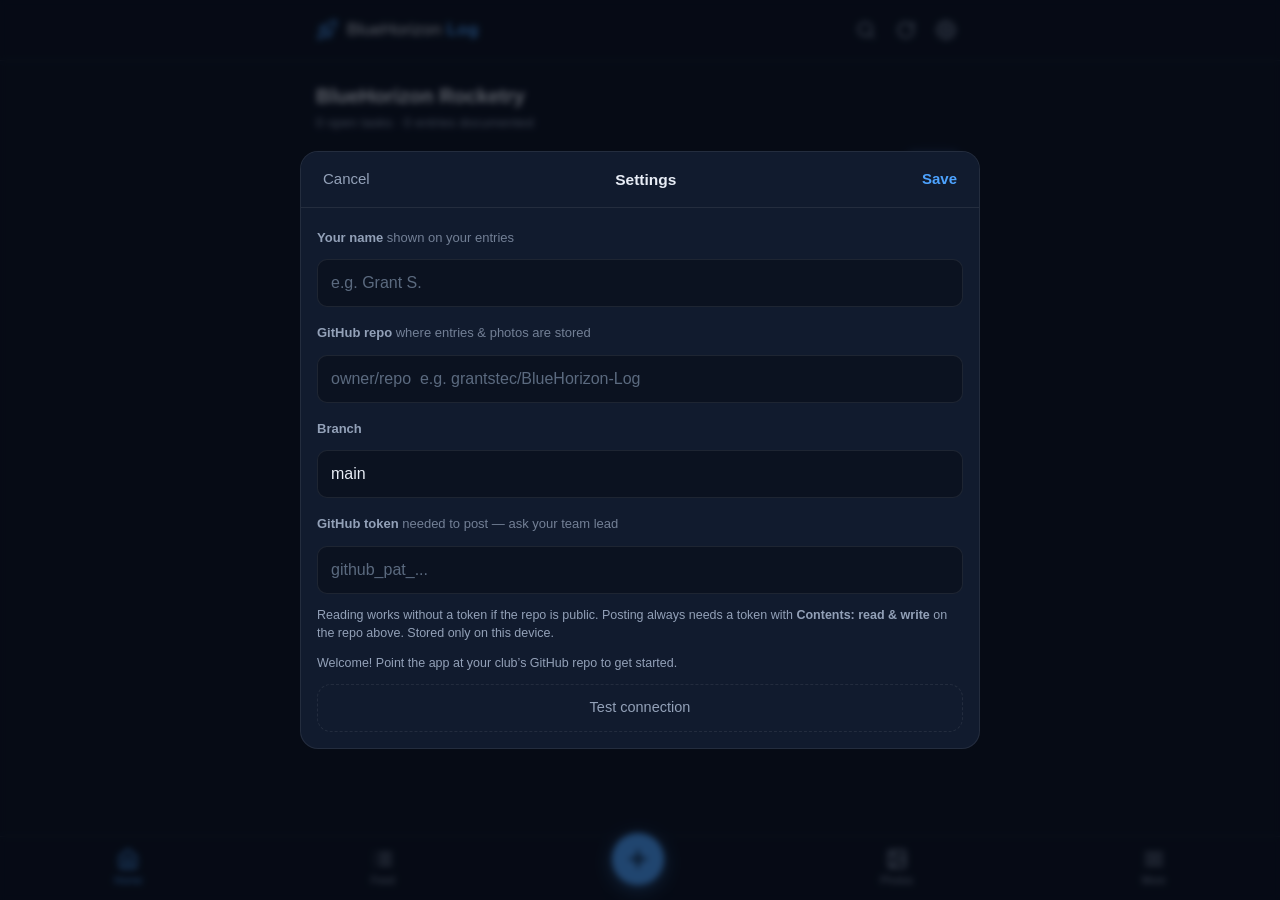
==== index.html @ 4adc4cc0 "Add files via upload" ====
<!DOCTYPE html>
<html lang="en">
<head>
<meta charset="UTF-8">
<meta name="viewport" content="width=device-width, initial-scale=1, viewport-fit=cover">
<meta name="theme-color" content="#0b1220">
<title>BlueHorizon Log</title>
<link rel="manifest" href="manifest.json">
<link rel="icon" href="icons/icon-192.png">
<link rel="apple-touch-icon" href="icons/icon-192.png">
<link rel="stylesheet" href="app.css">
</head>
<body>

<!-- ===== Header ===== -->
<header class="topbar">
  <div class="topbar-inner">
    <div class="brand" id="brandHome" role="button" tabindex="0">
      <svg viewBox="0 0 24 24" width="22" height="22" fill="none" stroke="currentColor" stroke-width="1.8" stroke-linecap="round" stroke-linejoin="round">
        <path d="M4.5 16.5c-1.5 1.26-2 5-2 5s3.74-.5 5-2c.71-.84.7-2.13-.09-2.91a2.18 2.18 0 0 0-2.91-.09z"/>
        <path d="M12 15l-3-3a22 22 0 0 1 2-3.95A12.88 12.88 0 0 1 22 2c0 2.72-.78 7.5-6 11a22.35 22.35 0 0 1-4 2z"/>
        <path d="M9 12H4s.55-3.03 2-4c1.62-1.08 5 0 5 0"/>
        <path d="M12 15v5s3.03-.55 4-2c1.08-1.62 0-5 0-5"/>
      </svg>
      <span>BlueHorizon <b>Log</b></span>
    </div>
    <div class="topbar-actions">
      <button class="icon-btn" id="btnSearch" title="Search" aria-label="Search">
        <svg viewBox="0 0 24 24" width="20" height="20" fill="none" stroke="currentColor" stroke-width="2" stroke-linecap="round" stroke-linejoin="round"><circle cx="11" cy="11" r="8"/><line x1="21" y1="21" x2="16.65" y2="16.65"/></svg>
      </button>
      <button class="icon-btn" id="btnSync" title="Refresh" aria-label="Refresh">
        <svg viewBox="0 0 24 24" width="20" height="20" fill="none" stroke="currentColor" stroke-width="2" stroke-linecap="round" stroke-linejoin="round"><path d="M21 12a9 9 0 1 1-2.64-6.36"/><polyline points="21 3 21 9 15 9"/></svg>
      </button>
      <button class="icon-btn" id="btnSettings" title="Settings" aria-label="Settings">
        <svg viewBox="0 0 24 24" width="20" height="20" fill="none" stroke="currentColor" stroke-width="2" stroke-linecap="round" stroke-linejoin="round"><circle cx="12" cy="12" r="3"/><path d="M19.4 15a1.65 1.65 0 0 0 .33 1.82l.06.06a2 2 0 1 1-2.83 2.83l-.06-.06a1.65 1.65 0 0 0-1.82-.33 1.65 1.65 0 0 0-1 1.51V21a2 2 0 1 1-4 0v-.09A1.65 1.65 0 0 0 9 19.4a1.65 1.65 0 0 0-1.82.33l-.06.06a2 2 0 1 1-2.83-2.83l.06-.06a1.65 1.65 0 0 0 .33-1.82 1.65 1.65 0 0 0-1.51-1H3a2 2 0 1 1 0-4h.09A1.65 1.65 0 0 0 4.6 9a1.65 1.65 0 0 0-.33-1.82l-.06-.06a2 2 0 1 1 2.83-2.83l.06.06a1.65 1.65 0 0 0 1.82.33H9a1.65 1.65 0 0 0 1-1.51V3a2 2 0 1 1 4 0v.09a1.65 1.65 0 0 0 1 1.51 1.65 1.65 0 0 0 1.82-.33l.06-.06a2 2 0 1 1 2.83 2.83l-.06.06a1.65 1.65 0 0 0-.33 1.82V9a1.65 1.65 0 0 0 1.51 1H21a2 2 0 1 1 0 4h-.09a1.65 1.65 0 0 0-1.51 1z"/></svg>
      </button>
    </div>
  </div>
</header>

<!-- ===== Main views ===== -->
<main id="main">

  <!-- Home -->
  <section id="view-home" class="view">
    <div id="homeWelcome" class="home-welcome"></div>

    <div class="home-section">
      <div class="home-head"><h3>Team Goals</h3><button class="mini-btn" id="btnAddGoal">+ Goal</button></div>
      <div id="goalList" class="goal-list"></div>
    </div>

    <div class="home-section">
      <div class="home-head"><h3 id="myTasksTitle">My Tasks</h3><button class="mini-btn" id="btnAddTask">+ Task</button></div>
      <div id="myTaskList" class="task-list"></div>
    </div>

    <div class="home-section">
      <div class="home-head"><h3>All Tasks &amp; Deadlines</h3>
        <button class="mini-btn" id="btnToggleDone">show done</button></div>
      <div id="allTaskList" class="task-list"></div>
    </div>

    <div class="home-section">
      <div class="home-head"><h3>Latest Activity</h3></div>
      <div id="homeRecent" class="feed-list"></div>
    </div>
  </section>

  <!-- Feed -->
  <section id="view-feed" class="view hidden">
    <div class="feed-filters" id="feedFilters"></div>
    <div id="feedList" class="feed-list"></div>
    <div id="feedEmpty" class="empty hidden">
      <p class="empty-title">No entries yet</p>
      <p>Tap <b>+</b> to log your first bit of work.<br>Photos + two sentences is plenty.</p>
    </div>
  </section>

  <!-- Photos -->
  <section id="view-photos" class="view hidden">
    <div class="feed-filters" id="photoFilters"></div>
    <div id="photoGrid" class="photo-grid"></div>
    <div id="photosEmpty" class="empty hidden">
      <p class="empty-title">No photos yet</p>
      <p>Photos from every entry land here automatically.</p>
    </div>
  </section>

  <!-- Projects -->
  <section id="view-projects" class="view hidden">
    <h2 class="page-title">Projects</h2>
    <div id="projectList" class="project-list"></div>
    <button class="ghost-btn" id="btnAddProject">+ Add project</button>
  </section>

  <!-- Single project -->
  <section id="view-project" class="view hidden">
    <button class="back-btn" data-back="projects">&larr; Projects</button>
    <h2 id="projectTitle" class="page-title"></h2>
    <div id="projectEntries" class="feed-list"></div>
  </section>

  <!-- Meetings -->
  <section id="view-meetings" class="view hidden">
    <h2 class="page-title">Meeting Notes</h2>
    <button class="ghost-btn" id="btnNewMeeting" style="margin-bottom:12px">+ New meeting notes</button>
    <div id="meetingList" class="feed-list"></div>
    <div id="meetingsEmpty" class="empty hidden"><p class="empty-title">No meeting notes yet</p></div>
  </section>

  <!-- Purchase orders -->
  <section id="view-pos" class="view hidden">
    <h2 class="page-title">Purchase Orders</h2>
    <label class="ghost-btn file-btn" for="poFileInput" style="margin-bottom:12px">
      + Import purchase order (.xlsx / .csv)
    </label>
    <input id="poFileInput" type="file" accept=".xlsx,.xls,.csv" hidden>
    <div id="poList" class="project-list"></div>
    <div id="posEmpty" class="empty hidden"><p class="empty-title">No purchase orders yet</p>
      <p>Import the Excel you send to the purchasing office — every line item becomes trackable.</p></div>
  </section>

  <!-- Single PO -->
  <section id="view-po" class="view hidden">
    <button class="back-btn" data-back="pos">&larr; Purchase Orders</button>
    <h2 id="poTitle" class="page-title"></h2>
    <div id="poMeta" class="detail-meta" style="margin-bottom:10px"></div>
    <div class="po-progress"><div id="poProgressBar"></div></div>
    <div id="poTableWrap" class="table-wrap"></div>
  </section>

  <!-- Roster -->
  <section id="view-roster" class="view hidden">
    <h2 class="page-title">Team Roster</h2>
    <p class="settings-note" style="margin-bottom:10px">Members pick their name from this list when they first open the app. Emails for reminders are configured separately (never stored publicly) — see the README.</p>
    <div id="rosterList" class="project-list"></div>
    <button class="ghost-btn" id="btnAddMember">+ Add member</button>
  </section>

</main>

<!-- ===== Bottom nav ===== -->
<nav class="tabbar">
  <button class="tab active" data-view="home">
    <svg viewBox="0 0 24 24" width="22" height="22" fill="none" stroke="currentColor" stroke-width="2" stroke-linecap="round" stroke-linejoin="round"><path d="M3 9l9-7 9 7v11a2 2 0 0 1-2 2H5a2 2 0 0 1-2-2z"/><polyline points="9 22 9 12 15 12 15 22"/></svg>
    <span>Home</span>
  </button>
  <button class="tab" data-view="feed">
    <svg viewBox="0 0 24 24" width="22" height="22" fill="none" stroke="currentColor" stroke-width="2" stroke-linecap="round" stroke-linejoin="round"><line x1="8" y1="6" x2="21" y2="6"/><line x1="8" y1="12" x2="21" y2="12"/><line x1="8" y1="18" x2="21" y2="18"/><line x1="3" y1="6" x2="3.01" y2="6"/><line x1="3" y1="12" x2="3.01" y2="12"/><line x1="3" y1="18" x2="3.01" y2="18"/></svg>
    <span>Feed</span>
  </button>
  <button class="fab" id="btnNew" aria-label="New entry">
    <svg viewBox="0 0 24 24" width="26" height="26" fill="none" stroke="currentColor" stroke-width="2.4" stroke-linecap="round"><line x1="12" y1="5" x2="12" y2="19"/><line x1="5" y1="12" x2="19" y2="12"/></svg>
  </button>
  <button class="tab" data-view="photos">
    <svg viewBox="0 0 24 24" width="22" height="22" fill="none" stroke="currentColor" stroke-width="2" stroke-linecap="round" stroke-linejoin="round"><rect x="3" y="3" width="18" height="18" rx="2"/><circle cx="8.5" cy="8.5" r="1.5"/><polyline points="21 15 16 10 5 21"/></svg>
    <span>Photos</span>
  </button>
  <button class="tab" id="tabMore">
    <svg viewBox="0 0 24 24" width="22" height="22" fill="none" stroke="currentColor" stroke-width="2" stroke-linecap="round" stroke-linejoin="round"><line x1="3" y1="12" x2="21" y2="12"/><line x1="3" y1="6" x2="21" y2="6"/><line x1="3" y1="18" x2="21" y2="18"/></svg>
    <span>More</span>
  </button>
</nav>

<!-- ===== More menu ===== -->
<div id="moreSheet" class="sheet hidden">
  <div class="sheet-card">
    <div class="sheet-head">
      <button class="text-btn" id="moreClose">Close</button>
      <span class="sheet-title">More</span>
      <span style="width:52px"></span>
    </div>
    <div class="sheet-body more-menu">
      <button class="more-item" data-goto="projects">📁 Projects</button>
      <button class="more-item" data-goto="meetings">📋 Meeting Notes</button>
      <button class="more-item" data-goto="pos">📦 Purchase Orders</button>
      <button class="more-item" data-goto="roster">👥 Team Roster</button>
      <button class="more-item" id="moreJournal">📓 Write weekly journal</button>
    </div>
  </div>
</div>

<!-- ===== Compose sheet ===== -->
<div id="compose" class="sheet hidden">
  <div class="sheet-card">
    <div class="sheet-head">
      <button class="text-btn" id="composeCancel">Cancel</button>
      <div class="seg" id="entryTypeSeg">
        <button class="seg-btn active" data-type="log">Log</button>
        <button class="seg-btn" data-type="journal">Journal</button>
        <button class="seg-btn" data-type="meeting">Meeting</button>
      </div>
      <button class="text-btn primary" id="composePost">Post</button>
    </div>

    <div class="sheet-body">
      <select id="composeProject" class="input select" aria-label="Project"></select>

      <input id="composeTitle" class="input" type="text" maxlength="120"
             placeholder="Title (optional — e.g. ‘Igniter test #3’)">

      <textarea id="composeBody" class="input textarea" rows="5"
                placeholder="What did you do? What worked, what didn’t, what’s next?&#10;&#10;Two sentences beats zero."></textarea>

      <div class="photo-row" id="composePhotos">
        <label class="photo-add" for="photoInput">
          <svg viewBox="0 0 24 24" width="24" height="24" fill="none" stroke="currentColor" stroke-width="2" stroke-linecap="round" stroke-linejoin="round"><path d="M23 19a2 2 0 0 1-2 2H3a2 2 0 0 1-2-2V8a2 2 0 0 1 2-2h4l2-3h6l2 3h4a2 2 0 0 1 2 2z"/><circle cx="12" cy="13" r="4"/></svg>
          <span>Photos</span>
        </label>
        <label class="photo-add" for="fileInput">
          <svg viewBox="0 0 24 24" width="24" height="24" fill="none" stroke="currentColor" stroke-width="2" stroke-linecap="round" stroke-linejoin="round"><path d="M21.44 11.05l-9.19 9.19a6 6 0 0 1-8.49-8.49l9.19-9.19a4 4 0 0 1 5.66 5.66l-9.2 9.19a2 2 0 0 1-2.83-2.83l8.49-8.48"/></svg>
          <span>Files</span>
        </label>
        <input id="photoInput" type="file" accept="image/*" multiple hidden>
        <input id="fileInput" type="file" accept=".xlsx,.xls,.csv,.pdf,.docx,.pptx,.txt,.md,.zip,.step,.stl,.dxf" multiple hidden>
      </div>
      <div id="composeFiles" class="file-list"></div>

      <div class="compose-meta">
        <span id="composeAuthor"></span>
        <span id="composeStatus"></span>
      </div>
    </div>
  </div>
</div>

<!-- ===== Entry detail ===== -->
<div id="entrySheet" class="sheet hidden">
  <div class="sheet-card">
    <div class="sheet-head">
      <button class="text-btn" id="entryClose">Close</button>
      <span class="sheet-title" id="entrySheetTitle"></span>
      <div>
        <button class="text-btn" id="entryEdit">Edit</button>
        <button class="text-btn danger" id="entryDelete">Delete</button>
      </div>
    </div>
    <div class="sheet-body" id="entryDetail"></div>
  </div>
</div>

<!-- ===== Task sheet ===== -->
<div id="taskSheet" class="sheet hidden">
  <div class="sheet-card">
    <div class="sheet-head">
      <button class="text-btn" id="taskCancel">Cancel</button>
      <span class="sheet-title" id="taskSheetTitle">New Task</span>
      <button class="text-btn primary" id="taskSave">Save</button>
    </div>
    <div class="sheet-body">
      <input id="taskTitle" class="input" type="text" maxlength="140" placeholder="Task — e.g. ‘Machine new injector plate’">
      <textarea id="taskNotes" class="input textarea" rows="3" placeholder="Details (optional)"></textarea>
      <label class="field-label">Project</label>
      <select id="taskProject" class="input select"></select>
      <label class="field-label">Deadline</label>
      <input id="taskDue" class="input" type="date">
      <label class="field-label">Assign to</label>
      <div id="taskAssignees" class="assignee-grid"></div>
      <button class="text-btn danger hidden" id="taskDelete" style="align-self:flex-start">Delete task</button>
    </div>
  </div>
</div>

<!-- ===== Search overlay ===== -->
<div id="searchOverlay" class="sheet hidden">
  <div class="sheet-card">
    <div class="sheet-head">
      <button class="text-btn" id="searchClose">Close</button>
      <input id="searchInput" class="input" type="search" placeholder="Search everything…" style="margin:0 10px">
      <span style="width:12px"></span>
    </div>
    <div class="sheet-body" id="searchResults"></div>
  </div>
</div>

<!-- ===== Identity picker ===== -->
<div id="whoSheet" class="sheet hidden">
  <div class="sheet-card">
    <div class="sheet-head">
      <span style="width:52px"></span>
      <span class="sheet-title">Who are you?</span>
      <span style="width:52px"></span>
    </div>
    <div class="sheet-body">
      <p class="settings-note">Pick your name so entries and tasks are linked to you on this device.</p>
      <div id="whoList" class="more-menu"></div>
      <button class="ghost-btn" id="whoSkip">I’m not on the list</button>
    </div>
  </div>
</div>

<!-- ===== Lightbox ===== -->
<div id="lightbox" class="lightbox hidden">
  <button class="lightbox-close" id="lightboxClose" aria-label="Close">&times;</button>
  <img id="lightboxImg" alt="">
  <div class="lightbox-caption" id="lightboxCaption"></div>
</div>

<!-- ===== Sheet viewer (xlsx/csv) ===== -->
<div id="sheetViewer" class="sheet hidden">
  <div class="sheet-card wide">
    <div class="sheet-head">
      <button class="text-btn" id="sheetViewerClose">Close</button>
      <span class="sheet-title" id="sheetViewerTitle"></span>
      <a class="text-btn primary" id="sheetViewerDownload" download>Download</a>
    </div>
    <div class="sheet-body table-wrap" id="sheetViewerBody"></div>
  </div>
</div>

<!-- ===== Settings sheet ===== -->
<div id="settings" class="sheet hidden">
  <div class="sheet-card">
    <div class="sheet-head">
      <button class="text-btn" id="settingsCancel">Cancel</button>
      <span class="sheet-title">Settings</span>
      <button class="text-btn primary" id="settingsSave">Save</button>
    </div>
    <div class="sheet-body">
      <label class="field-label">Your name <span class="hint">shown on your entries</span></label>
      <input id="setName" class="input" type="text" placeholder="e.g. Grant S.">

      <label class="field-label">GitHub repo <span class="hint">where entries &amp; photos are stored</span></label>
      <input id="setRepo" class="input" type="text" placeholder="owner/repo  e.g. grantstec/BlueHorizon-Log">

      <label class="field-label">Branch</label>
      <input id="setBranch" class="input" type="text" placeholder="main">

      <label class="field-label">GitHub token <span class="hint">needed to post — ask your team lead</span></label>
      <input id="setToken" class="input" type="password" placeholder="github_pat_...">

      <p class="settings-note">Reading works without a token if the repo is public. Posting always needs a token with <b>Contents: read &amp; write</b> on the repo above. Stored only on this device.</p>
      <p class="settings-note" id="connTest"></p>
      <button class="ghost-btn" id="btnTestConn">Test connection</button>
    </div>
  </div>
</div>

<div id="toast" class="toast hidden"></div>

<script src="app.js"></script>
</body>
</html>
---- app.css ----
/* BlueHorizon Log — minimal dark UI */

:root {
  --bg: #0b1220;
  --bg-raise: #111b2e;
  --bg-card: #14203a;
  --line: rgba(255, 255, 255, 0.08);
  --text: #e8edf6;
  --text-dim: #93a1b8;
  --accent: #4da3ff;
  --accent-soft: rgba(77, 163, 255, 0.14);
  --danger: #ff6b6b;
  --ok: #4ade80;
  --radius: 14px;
  --tabbar-h: 64px;
}

* { box-sizing: border-box; margin: 0; padding: 0; -webkit-tap-highlight-color: transparent; }

html, body {
  background: var(--bg);
  color: var(--text);
  font-family: -apple-system, BlinkMacSystemFont, "Segoe UI", Roboto, Helvetica, Arial, sans-serif;
  font-size: 16px;
  line-height: 1.5;
  min-height: 100%;
}

button { font: inherit; color: inherit; background: none; border: none; cursor: pointer; }
.hidden { display: none !important; }

/* ---------- Top bar ---------- */
.topbar {
  position: sticky; top: 0; z-index: 20;
  background: rgba(11, 18, 32, 0.85);
  backdrop-filter: blur(12px);
  border-bottom: 1px solid var(--line);
  padding-top: env(safe-area-inset-top);
}
.topbar-inner {
  max-width: 680px; margin: 0 auto;
  display: flex; align-items: center; justify-content: space-between;
  padding: 12px 16px;
}
.brand { display: flex; align-items: center; gap: 9px; font-size: 17px; letter-spacing: 0.2px; cursor: pointer; }
.brand svg { color: var(--accent); }
.brand b { font-weight: 700; color: var(--accent); }
.topbar-actions { display: flex; gap: 4px; }
.icon-btn {
  padding: 8px; border-radius: 10px; color: var(--text-dim);
  display: flex; align-items: center;
}
.icon-btn:active, .icon-btn:hover { background: var(--bg-raise); color: var(--text); }
.icon-btn.spin svg { animation: spin 0.9s linear infinite; }
@keyframes spin { to { transform: rotate(360deg); } }

/* ---------- Layout ---------- */
main { max-width: 680px; margin: 0 auto; padding: 16px 16px calc(var(--tabbar-h) + 32px); }
.page-title { font-size: 22px; margin: 6px 0 14px; }

/* ---------- Filter chips ---------- */
.feed-filters { display: flex; gap: 8px; overflow-x: auto; padding-bottom: 12px; scrollbar-width: none; }
.feed-filters::-webkit-scrollbar { display: none; }
.chip {
  flex: 0 0 auto; padding: 6px 14px; border-radius: 999px;
  background: var(--bg-raise); color: var(--text-dim);
  border: 1px solid var(--line); font-size: 13.5px; white-space: nowrap;
}
.chip.active { background: var(--accent-soft); color: var(--accent); border-color: rgba(77,163,255,0.35); }

/* ---------- Cards / feed ---------- */
.feed-list { display: flex; flex-direction: column; gap: 12px; }
.card {
  background: var(--bg-card); border: 1px solid var(--line);
  border-radius: var(--radius); padding: 14px 16px; cursor: pointer;
  transition: border-color 0.15s;
}
.card:hover { border-color: rgba(77,163,255,0.35); }
.card-meta { display: flex; align-items: center; gap: 8px; font-size: 12.5px; color: var(--text-dim); margin-bottom: 6px; flex-wrap: wrap; }
.badge {
  padding: 2px 9px; border-radius: 999px; font-size: 11.5px; font-weight: 600;
  background: var(--accent-soft); color: var(--accent);
}
.badge.journal { background: rgba(74, 222, 128, 0.12); color: var(--ok); }
.card-title { font-size: 16.5px; font-weight: 650; margin-bottom: 3px; }
.card-body { color: var(--text-dim); font-size: 14.5px; white-space: pre-wrap; word-break: break-word; }
.card-body.clamp { display: -webkit-box; -webkit-line-clamp: 3; -webkit-box-orient: vertical; overflow: hidden; }
.card-photos { display: flex; gap: 6px; margin-top: 10px; overflow-x: auto; scrollbar-width: none; }
.card-photos::-webkit-scrollbar { display: none; }
.card-photos img {
  height: 96px; width: 128px; object-fit: cover; border-radius: 8px;
  background: var(--bg-raise); flex: 0 0 auto;
}

/* ---------- Photo grid ---------- */
.photo-grid { display: grid; grid-template-columns: repeat(3, 1fr); gap: 4px; }
@media (min-width: 560px) { .photo-grid { grid-template-columns: repeat(4, 1fr); } }
.photo-grid img {
  width: 100%; aspect-ratio: 1; object-fit: cover; border-radius: 6px;
  background: var(--bg-raise); cursor: pointer;
}

/* ---------- Projects ---------- */
.project-list { display: flex; flex-direction: column; gap: 10px; margin-bottom: 16px; }
.project-card {
  display: flex; align-items: center; justify-content: space-between;
  background: var(--bg-card); border: 1px solid var(--line);
  border-radius: var(--radius); padding: 16px; cursor: pointer;
}
.project-card:hover { border-color: rgba(77,163,255,0.35); }
.project-name { font-weight: 650; }
.project-count { font-size: 13px; color: var(--text-dim); }

/* ---------- Tab bar ---------- */
.tabbar {
  position: fixed; bottom: 0; left: 0; right: 0; z-index: 20;
  height: calc(var(--tabbar-h) + env(safe-area-inset-bottom));
  padding-bottom: env(safe-area-inset-bottom);
  background: rgba(11, 18, 32, 0.92);
  backdrop-filter: blur(12px);
  border-top: 1px solid var(--line);
  display: flex; align-items: center; justify-content: space-around;
}
.tab {
  display: flex; flex-direction: column; align-items: center; gap: 3px;
  color: var(--text-dim); font-size: 10.5px; padding: 6px 12px; border-radius: 10px;
}
.tab.active { color: var(--accent); }
.fab {
  width: 52px; height: 52px; border-radius: 50%;
  background: var(--accent); color: #04101f;
  display: flex; align-items: center; justify-content: center;
  box-shadow: 0 4px 18px rgba(77, 163, 255, 0.45);
  transform: translateY(-10px);
}
.fab:active { transform: translateY(-8px) scale(0.96); }

/* ---------- Sheets ---------- */
.sheet {
  position: fixed; inset: 0; z-index: 40;
  background: rgba(4, 8, 16, 0.6); backdrop-filter: blur(3px);
  display: flex; align-items: flex-end; justify-content: center;
}
.sheet-card {
  width: 100%; max-width: 680px; max-height: 92vh; overflow-y: auto;
  background: var(--bg-raise); border: 1px solid var(--line);
  border-radius: 18px 18px 0 0;
  animation: slideup 0.22s ease-out;
}
@media (min-width: 720px) {
  .sheet { align-items: center; }
  .sheet-card { border-radius: 18px; max-height: 85vh; }
}
@keyframes slideup { from { transform: translateY(24px); opacity: 0.6; } to { transform: none; opacity: 1; } }
.sheet-head {
  position: sticky; top: 0; z-index: 2;
  display: flex; align-items: center; justify-content: space-between;
  padding: 12px 16px; background: var(--bg-raise);
  border-bottom: 1px solid var(--line);
}
.sheet-title { font-weight: 650; font-size: 15.5px; }
.sheet-body { padding: 16px; display: flex; flex-direction: column; gap: 12px; }
.text-btn { color: var(--text-dim); font-size: 15px; padding: 4px 6px; }
.text-btn.primary { color: var(--accent); font-weight: 700; }
.text-btn:disabled { opacity: 0.45; }

/* segmented control */
.seg { display: flex; background: var(--bg); border-radius: 10px; padding: 3px; border: 1px solid var(--line); }
.seg-btn { padding: 5px 12px; border-radius: 8px; font-size: 13px; color: var(--text-dim); }
.seg-btn.active { background: var(--accent-soft); color: var(--accent); font-weight: 600; }

/* ---------- Inputs ---------- */
.input {
  width: 100%; background: var(--bg); color: var(--text);
  border: 1px solid var(--line); border-radius: 10px;
  padding: 11px 13px; font: inherit; outline: none;
}
.input:focus { border-color: rgba(77,163,255,0.5); }
.input::placeholder { color: #5b6a7f; }
.textarea { resize: vertical; min-height: 110px; }
.select { appearance: none; }
.field-label { font-size: 13px; font-weight: 650; color: var(--text-dim); margin-top: 4px; }
.field-label .hint { font-weight: 400; opacity: 0.75; }
.settings-note { font-size: 12.5px; color: var(--text-dim); line-height: 1.45; }

/* ---------- Compose photos ---------- */
.photo-row { display: flex; gap: 8px; flex-wrap: wrap; }
.photo-add {
  width: 84px; height: 84px; border-radius: 10px;
  border: 1.5px dashed rgba(77,163,255,0.45); color: var(--accent);
  display: flex; flex-direction: column; align-items: center; justify-content: center; gap: 3px;
  font-size: 11px; cursor: pointer;
}
.photo-thumb { position: relative; width: 84px; height: 84px; }
.photo-thumb img { width: 100%; height: 100%; object-fit: cover; border-radius: 10px; }
.photo-thumb button {
  position: absolute; top: -6px; right: -6px;
  width: 22px; height: 22px; border-radius: 50%;
  background: var(--danger); color: #fff; font-size: 13px; line-height: 1;
  display: flex; align-items: center; justify-content: center;
}
.compose-meta { display: flex; justify-content: space-between; font-size: 12.5px; color: var(--text-dim); }

/* ---------- Entry detail ---------- */
.detail-meta { font-size: 13px; color: var(--text-dim); }
.detail-body { white-space: pre-wrap; font-size: 15.5px; word-break: break-word; }
.detail-photos { display: grid; grid-template-columns: repeat(2, 1fr); gap: 6px; }
.detail-photos img { width: 100%; border-radius: 10px; cursor: pointer; background: var(--bg); }

/* ---------- Lightbox ---------- */
.lightbox {
  position: fixed; inset: 0; z-index: 60;
  background: rgba(2, 5, 10, 0.95);
  display: flex; align-items: center; justify-content: center; flex-direction: column;
}
.lightbox img { max-width: 96vw; max-height: 84vh; border-radius: 8px; }
.lightbox-caption { color: var(--text-dim); font-size: 13px; margin-top: 10px; padding: 0 16px; text-align: center; }
.lightbox-close {
  position: absolute; top: calc(10px + env(safe-area-inset-top)); right: 16px;
  font-size: 34px; color: #fff; line-height: 1;
}

/* ---------- Misc ---------- */
.back-btn { color: var(--accent); font-size: 14.5px; padding: 4px 0; margin-bottom: 4px; }
.ghost-btn {
  width: 100%; padding: 12px; border-radius: var(--radius);
  border: 1.5px dashed var(--line); color: var(--text-dim); font-size: 14.5px;
}
.ghost-btn:hover { color: var(--accent); border-color: rgba(77,163,255,0.4); }
.empty { text-align: center; color: var(--text-dim); padding: 56px 20px; font-size: 14.5px; }
.empty-title { font-size: 17px; font-weight: 650; color: var(--text); margin-bottom: 6px; }
.toast {
  position: fixed; bottom: calc(var(--tabbar-h) + 20px); left: 50%; transform: translateX(-50%);
  background: #1d2c49; border: 1px solid var(--line); color: var(--text);
  padding: 10px 18px; border-radius: 999px; font-size: 14px; z-index: 70;
  box-shadow: 0 6px 24px rgba(0,0,0,0.4); max-width: 90vw; text-align: center;
}
.toast.err { border-color: rgba(255,107,107,0.5); color: #ffb4b4; }
.skeleton { height: 92px; border-radius: var(--radius); background: linear-gradient(100deg, var(--bg-card) 40%, #1a2947 50%, var(--bg-card) 60%); background-size: 200% 100%; animation: shimmer 1.2s infinite; }
@keyframes shimmer { to { background-position: -200% 0; } }

/* ---------- v2: home / tasks / goals ---------- */
.home-welcome { font-size: 20px; font-weight: 700; margin: 4px 0 16px; }
.home-welcome .sub { display: block; font-size: 13.5px; font-weight: 400; color: var(--text-dim); margin-top: 2px; }
.home-section { margin-bottom: 22px; }
.home-head { display: flex; align-items: center; justify-content: space-between; margin-bottom: 8px; }
.home-head h3 { font-size: 15px; text-transform: uppercase; letter-spacing: 0.06em; color: var(--text-dim); font-weight: 700; }
.mini-btn { font-size: 12.5px; color: var(--accent); background: var(--accent-soft); padding: 4px 11px; border-radius: 999px; font-weight: 600; }

.goal-list, .task-list { display: flex; flex-direction: column; gap: 8px; }
.goal-item, .task-item {
  display: flex; align-items: flex-start; gap: 10px;
  background: var(--bg-card); border: 1px solid var(--line);
  border-radius: 12px; padding: 11px 13px;
}
.goal-item.done .g-text, .task-item.done .t-title { text-decoration: line-through; opacity: 0.55; }
.check {
  flex: 0 0 auto; width: 21px; height: 21px; margin-top: 1px;
  border: 2px solid var(--text-dim); border-radius: 7px; cursor: pointer;
  display: flex; align-items: center; justify-content: center; color: transparent; font-size: 13px;
}
.check.on { background: var(--ok); border-color: var(--ok); color: #04101f; }
.t-main { flex: 1; cursor: pointer; min-width: 0; }
.t-title { font-weight: 600; font-size: 15px; }
.t-meta { font-size: 12.5px; color: var(--text-dim); margin-top: 2px; display: flex; flex-wrap: wrap; gap: 6px; align-items: center; }
.t-due { font-weight: 600; }
.t-due.overdue { color: var(--danger); }
.t-due.soon { color: #fbbf24; }
.g-text { flex: 1; font-size: 15px; }

.assignee-grid { display: flex; flex-wrap: wrap; gap: 7px; }
.assignee-chip {
  padding: 6px 13px; border-radius: 999px; font-size: 13.5px;
  background: var(--bg); border: 1px solid var(--line); color: var(--text-dim); cursor: pointer;
}
.assignee-chip.on { background: var(--accent-soft); color: var(--accent); border-color: rgba(77,163,255,0.4); }

/* ---------- v2: more menu / who ---------- */
.more-menu { display: flex; flex-direction: column; gap: 6px; }
.more-item {
  text-align: left; padding: 14px 16px; border-radius: 12px; font-size: 16px;
  background: var(--bg-card); border: 1px solid var(--line);
}
.more-item:active, .more-item:hover { border-color: rgba(77,163,255,0.4); }

/* ---------- v2: attachments ---------- */
.file-list { display: flex; flex-direction: column; gap: 6px; }
.file-chip {
  display: flex; align-items: center; gap: 9px;
  background: var(--bg); border: 1px solid var(--line);
  border-radius: 10px; padding: 9px 12px; font-size: 13.5px; cursor: pointer;
}
.file-chip .f-name { flex: 1; overflow: hidden; text-overflow: ellipsis; white-space: nowrap; color: var(--accent); }
.file-chip .f-size { color: var(--text-dim); font-size: 12px; }
.file-chip button { color: var(--danger); font-size: 15px; }
.file-btn { display: block; text-align: center; cursor: pointer; }

/* ---------- v2: tables (PO + sheet viewer) ---------- */
.table-wrap { overflow-x: auto; -webkit-overflow-scrolling: touch; }
.data-table { border-collapse: collapse; width: 100%; font-size: 13.5px; }
.data-table th {
  text-align: left; padding: 8px 10px; white-space: nowrap;
  color: var(--text-dim); font-size: 12px; text-transform: uppercase; letter-spacing: 0.04em;
  border-bottom: 1px solid var(--line); position: sticky; top: 0; background: var(--bg-raise);
}
.data-table td { padding: 8px 10px; border-bottom: 1px solid var(--line); vertical-align: top; }
.data-table tr.arrived td { opacity: 0.5; }
.data-table tr.arrived td:first-child { opacity: 1; }
.po-progress { height: 6px; border-radius: 999px; background: var(--bg-card); overflow: hidden; margin-bottom: 14px; }
.po-progress div { height: 100%; background: var(--ok); border-radius: 999px; transition: width 0.3s; width: 0; }
.sheet-card.wide { max-width: 980px; }

/* ---------- v2: search ---------- */
.result-group { font-size: 12px; text-transform: uppercase; letter-spacing: 0.06em; color: var(--text-dim); font-weight: 700; margin: 10px 0 2px; }
.result-item {
  background: var(--bg-card); border: 1px solid var(--line);
  border-radius: 10px; padding: 10px 13px; cursor: pointer; font-size: 14px;
}
.result-item:hover { border-color: rgba(77,163,255,0.4); }
.result-item .r-sub { font-size: 12.5px; color: var(--text-dim); margin-top: 2px; }
mark { background: rgba(77,163,255,0.3); color: inherit; border-radius: 3px; }

.text-btn.danger { color: var(--danger); }
#searchInput { flex: 1; }
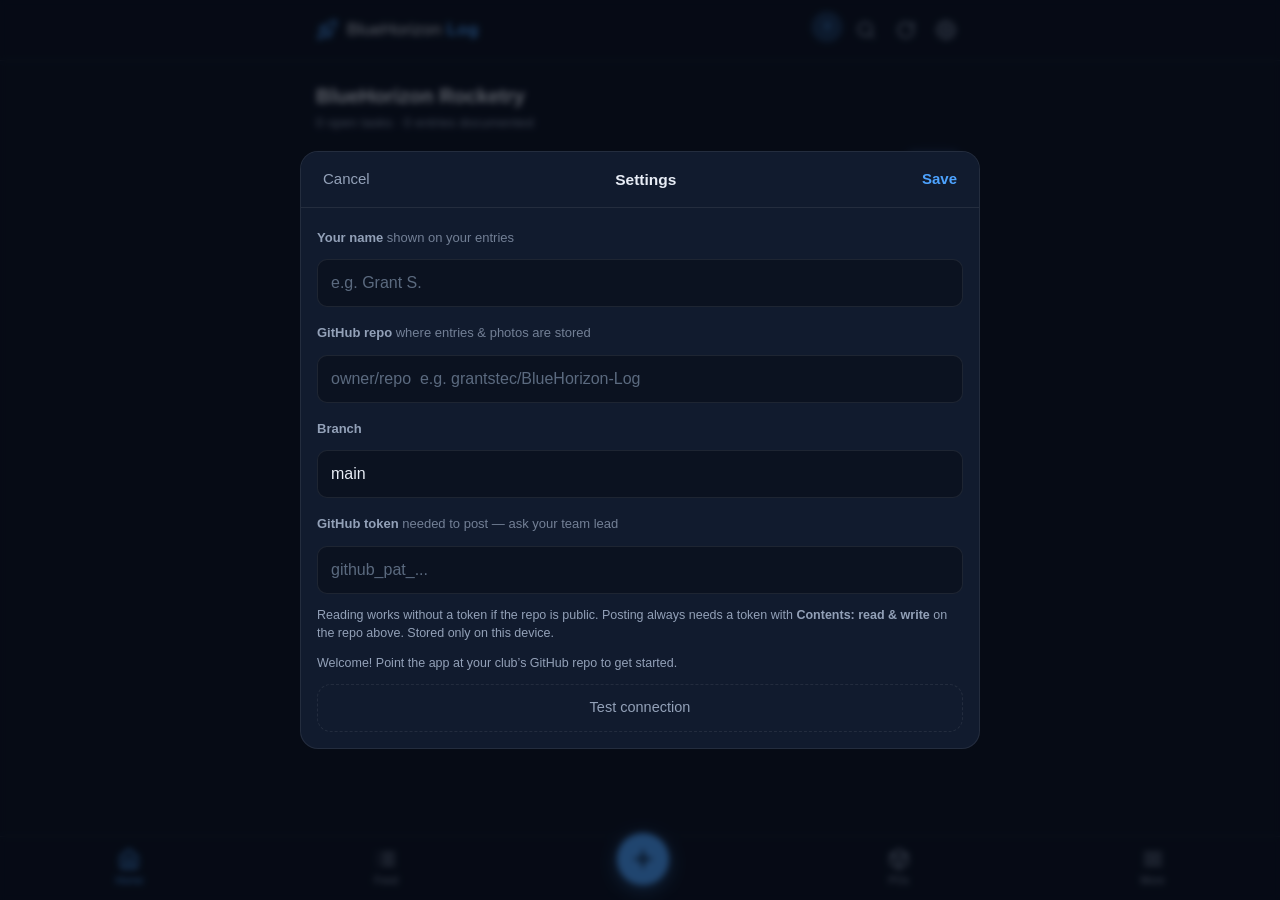
==== commit 083db177: "Add files via upload" ====
--- a/index.html
+++ b/index.html
@@ -25,6 +25,7 @@
       <span>BlueHorizon <b>Log</b></span>
     </div>
     <div class="topbar-actions">
+      <button class="avatar-btn" id="btnProfile" title="My profile" aria-label="My profile"></button>
       <button class="icon-btn" id="btnSearch" title="Search" aria-label="Search">
         <svg viewBox="0 0 24 24" width="20" height="20" fill="none" stroke="currentColor" stroke-width="2" stroke-linecap="round" stroke-linejoin="round"><circle cx="11" cy="11" r="8"/><line x1="21" y1="21" x2="16.65" y2="16.65"/></svg>
       </button>
@@ -112,13 +113,30 @@
   <!-- Purchase orders -->
   <section id="view-pos" class="view hidden">
     <h2 class="page-title">Purchase Orders</h2>
+    <button class="ghost-btn" id="btnNewPo" style="margin-bottom:8px">＋ New purchase order (builder)</button>
     <label class="ghost-btn file-btn" for="poFileInput" style="margin-bottom:12px">
-      + Import purchase order (.xlsx / .csv)
+      ⬆ Import existing PO (.xlsx / .csv) for arrival tracking
     </label>
     <input id="poFileInput" type="file" accept=".xlsx,.xls,.csv" hidden>
     <div id="poList" class="project-list"></div>
     <div id="posEmpty" class="empty hidden"><p class="empty-title">No purchase orders yet</p>
-      <p>Import the Excel you send to the purchasing office — every line item becomes trackable.</p></div>
+      <p>Build one from product links, or import the Excel you already send to the purchasing office.</p></div>
+  </section>
+
+  <!-- PO builder -->
+  <section id="view-pob" class="view hidden">
+    <button class="back-btn" data-back="pos">&larr; Purchase Orders</button>
+    <h2 id="pobTitle" class="page-title" style="cursor:pointer" title="Tap to rename"></h2>
+    <div id="pobMeta" class="detail-meta" style="margin-bottom:12px"></div>
+    <button class="ghost-btn" id="btnAddPoItem" style="margin-bottom:12px">+ Add item (paste a product link)</button>
+    <div id="pobItems"></div>
+    <div class="home-section" style="margin-top:18px">
+      <div class="home-head"><h3>Vendors — shipping &amp; 889 compliance</h3></div>
+      <div id="pobVendors"></div>
+    </div>
+    <div id="pobTotals" class="ob-card" style="font-size:15px"></div>
+    <button class="ghost-btn" id="btnExportPo" style="margin-top:10px">📊 Export Excel for purchasing office</button>
+    <button class="text-btn danger" id="btnDeletePo" style="margin-top:8px">Delete this purchase order</button>
   </section>
 
   <!-- Single PO -->
@@ -133,9 +151,19 @@
   <!-- Roster -->
   <section id="view-roster" class="view hidden">
     <h2 class="page-title">Team Roster</h2>
-    <p class="settings-note" style="margin-bottom:10px">Members pick their name from this list when they first open the app. Emails for reminders are configured separately (never stored publicly) — see the README.</p>
+    <p class="settings-note" style="margin-bottom:10px">Add a member, then send them an invite link — it sets up their device automatically (repo, access, everything). Emails for reminders are configured separately (never stored publicly) — see the README.</p>
+    <button class="ghost-btn" id="btnInviteLink" style="margin-bottom:10px">🔗 Copy invite link</button>
     <div id="rosterList" class="project-list"></div>
     <button class="ghost-btn" id="btnAddMember">+ Add member</button>
+  </section>
+
+  <!-- Resources -->
+  <section id="view-resources" class="view hidden">
+    <h2 class="page-title">Resources</h2>
+    <p class="settings-note" style="margin-bottom:10px">Team links and downloads — Onshape, software, guides. Tap + to add a link or upload a file.</p>
+    <div id="resourceList"></div>
+    <button class="ghost-btn" id="btnAddResource">+ Add resource</button>
+    <input id="resourceFileInput" type="file" hidden>
   </section>
 
 </main>
@@ -153,9 +181,9 @@
   <button class="fab" id="btnNew" aria-label="New entry">
     <svg viewBox="0 0 24 24" width="26" height="26" fill="none" stroke="currentColor" stroke-width="2.4" stroke-linecap="round"><line x1="12" y1="5" x2="12" y2="19"/><line x1="5" y1="12" x2="19" y2="12"/></svg>
   </button>
-  <button class="tab" data-view="photos">
-    <svg viewBox="0 0 24 24" width="22" height="22" fill="none" stroke="currentColor" stroke-width="2" stroke-linecap="round" stroke-linejoin="round"><rect x="3" y="3" width="18" height="18" rx="2"/><circle cx="8.5" cy="8.5" r="1.5"/><polyline points="21 15 16 10 5 21"/></svg>
-    <span>Photos</span>
+  <button class="tab" data-view="pos">
+    <svg viewBox="0 0 24 24" width="22" height="22" fill="none" stroke="currentColor" stroke-width="2" stroke-linecap="round" stroke-linejoin="round"><path d="M21 16V8a2 2 0 0 0-1-1.73l-7-4a2 2 0 0 0-2 0l-7 4A2 2 0 0 0 3 8v8a2 2 0 0 0 1 1.73l7 4a2 2 0 0 0 2 0l7-4A2 2 0 0 0 21 16z"/><polyline points="3.27 6.96 12 12.01 20.73 6.96"/><line x1="12" y1="22.08" x2="12" y2="12"/></svg>
+    <span>POs</span>
   </button>
   <button class="tab" id="tabMore">
     <svg viewBox="0 0 24 24" width="22" height="22" fill="none" stroke="currentColor" stroke-width="2" stroke-linecap="round" stroke-linejoin="round"><line x1="3" y1="12" x2="21" y2="12"/><line x1="3" y1="6" x2="21" y2="6"/><line x1="3" y1="18" x2="21" y2="18"/></svg>
@@ -172,10 +200,12 @@
       <span style="width:52px"></span>
     </div>
     <div class="sheet-body more-menu">
+      <button class="more-item" data-goto="photos">📷 Photo Gallery</button>
       <button class="more-item" data-goto="projects">📁 Projects</button>
       <button class="more-item" data-goto="meetings">📋 Meeting Notes</button>
-      <button class="more-item" data-goto="pos">📦 Purchase Orders</button>
+      <button class="more-item" data-goto="resources">🔗 Resources</button>
       <button class="more-item" data-goto="roster">👥 Team Roster</button>
+      <button class="more-item" id="moreOnboard">🚀 New member onboarding</button>
       <button class="more-item" id="moreJournal">📓 Write weekly journal</button>
     </div>
   </div>
@@ -202,6 +232,9 @@
 
       <textarea id="composeBody" class="input textarea" rows="5"
                 placeholder="What did you do? What worked, what didn’t, what’s next?&#10;&#10;Two sentences beats zero."></textarea>
+
+      <input id="composeVideo" class="input hidden" type="url"
+             placeholder="Video link (YouTube unlisted recommended — free auto-captions)">
 
       <div class="photo-row" id="composePhotos">
         <label class="photo-add" for="photoInput">
@@ -213,7 +246,7 @@
           <span>Files</span>
         </label>
         <input id="photoInput" type="file" accept="image/*" multiple hidden>
-        <input id="fileInput" type="file" accept=".xlsx,.xls,.csv,.pdf,.docx,.pptx,.txt,.md,.zip,.step,.stl,.dxf" multiple hidden>
+        <input id="fileInput" type="file" accept=".xlsx,.xls,.csv,.pdf,.docx,.pptx,.txt,.md,.vtt,.zip,.step,.stl,.dxf,.mp4,.mov,.webm" multiple hidden>
       </div>
       <div id="composeFiles" class="file-list"></div>
 
@@ -290,6 +323,70 @@
   </div>
 </div>
 
+<!-- ===== PO item sheet ===== -->
+<div id="poItemSheet" class="sheet hidden">
+  <div class="sheet-card">
+    <div class="sheet-head">
+      <button class="text-btn" id="poItemCancel">Cancel</button>
+      <span class="sheet-title" id="poItemTitle">Add Item</span>
+      <button class="text-btn primary" id="poItemSave">Add</button>
+    </div>
+    <div class="sheet-body">
+      <div style="display:flex;gap:8px">
+        <input id="piUrl" class="input" type="url" placeholder="Paste product link (Amazon, McMaster, DigiKey…)" style="flex:1">
+        <button class="mini-btn" id="piAutofill" style="flex:0 0 auto">Autofill</button>
+      </div>
+      <p class="settings-note" id="piAutofillNote" style="margin-top:-6px"></p>
+      <input id="piName" class="input" type="text" placeholder="Part name *">
+      <input id="piVendor" class="input" type="text" placeholder="Vendor * (e.g. Amazon, McMaster)">
+      <div style="display:flex;gap:8px">
+        <input id="piCost" class="input" type="number" min="0" step="0.01" placeholder="Unit cost $ *" style="flex:1">
+        <input id="piQty" class="input" type="number" min="1" step="1" value="1" placeholder="Qty" style="flex:1">
+      </div>
+      <input id="piQtyDesc" class="input" type="text" placeholder="Qty descriptor (e.g. ‘pack of 20 bolts’)">
+      <label class="field-label">Team / Project</label>
+      <select id="piTeam" class="input select"></select>
+      <textarea id="piJust" class="input textarea" rows="2" placeholder="Justification — why does the team need this? *"></textarea>
+      <div class="seg" id="piDeliverySeg" style="align-self:flex-start">
+        <button class="seg-btn active" data-del="Delivery">Delivery</button>
+        <button class="seg-btn" data-del="Pickup">Pickup</button>
+      </div>
+      <input id="piNotes" class="input" type="text" placeholder="Notes (optional)">
+    </div>
+  </div>
+</div>
+
+<!-- ===== Profile sheet ===== -->
+<div id="profileSheet" class="sheet hidden">
+  <div class="sheet-card">
+    <div class="sheet-head">
+      <button class="text-btn" id="profileClose">Close</button>
+      <span class="sheet-title">My Profile</span>
+      <span style="width:52px"></span>
+    </div>
+    <div class="sheet-body" style="align-items:center">
+      <label for="avatarInput" class="avatar-big" id="profileAvatar" title="Tap to change photo"></label>
+      <input id="avatarInput" type="file" accept="image/*" hidden>
+      <div id="profileName" style="font-size:19px;font-weight:700"></div>
+      <div id="profileStats" class="settings-note" style="text-align:center"></div>
+      <button class="ghost-btn" id="profileSwitch">Switch person</button>
+      <div id="profileEntries" class="feed-list" style="width:100%"></div>
+    </div>
+  </div>
+</div>
+
+<!-- ===== Onboarding wizard ===== -->
+<div id="onboardSheet" class="sheet hidden">
+  <div class="sheet-card">
+    <div class="sheet-head">
+      <button class="text-btn" id="onboardSkip">Skip</button>
+      <span class="sheet-title" id="onboardStep">Welcome</span>
+      <button class="text-btn primary" id="onboardNext">Next</button>
+    </div>
+    <div class="sheet-body" id="onboardBody"></div>
+  </div>
+</div>
+
 <!-- ===== Lightbox ===== -->
 <div id="lightbox" class="lightbox hidden">
   <button class="lightbox-close" id="lightboxClose" aria-label="Close">&times;</button>
--- a/app.css
+++ b/app.css
@@ -322,3 +322,90 @@
 
 .text-btn.danger { color: var(--danger); }
 #searchInput { flex: 1; }
+
+/* ---------- v3: avatars / profile ---------- */
+.avatar-btn {
+  width: 30px; height: 30px; border-radius: 50%;
+  background: var(--accent-soft) center/cover no-repeat;
+  color: var(--accent); font-size: 12.5px; font-weight: 700;
+  display: flex; align-items: center; justify-content: center;
+  border: 1.5px solid rgba(77,163,255,0.4); margin-right: 2px;
+}
+.avatar-big {
+  width: 92px; height: 92px; border-radius: 50%;
+  background: var(--accent-soft) center/cover no-repeat;
+  color: var(--accent); font-size: 32px; font-weight: 700;
+  display: flex; align-items: center; justify-content: center;
+  border: 2px solid rgba(77,163,255,0.4); cursor: pointer;
+}
+.avatar-sm {
+  width: 26px; height: 26px; border-radius: 50%; flex: 0 0 auto;
+  background: var(--accent-soft) center/cover no-repeat;
+  color: var(--accent); font-size: 11px; font-weight: 700;
+  display: inline-flex; align-items: center; justify-content: center;
+}
+
+/* ---------- v3: resources ---------- */
+.res-group { margin-bottom: 18px; }
+.res-group h3 { font-size: 13px; text-transform: uppercase; letter-spacing: 0.06em; color: var(--text-dim); margin-bottom: 8px; }
+.res-item {
+  display: flex; align-items: center; gap: 11px;
+  background: var(--bg-card); border: 1px solid var(--line);
+  border-radius: 12px; padding: 13px 15px; margin-bottom: 8px; cursor: pointer;
+}
+.res-item:hover { border-color: rgba(77,163,255,0.4); }
+.res-item .r-title { flex: 1; font-weight: 600; color: var(--accent); overflow: hidden; text-overflow: ellipsis; white-space: nowrap; }
+.res-item .r-kind { font-size: 12px; color: var(--text-dim); }
+
+/* ---------- v3: onboarding ---------- */
+.ob-hero { text-align: center; padding: 12px 0; }
+.ob-hero .ob-emoji { font-size: 44px; }
+.ob-hero h2 { font-size: 21px; margin: 8px 0 6px; }
+.ob-hero p { color: var(--text-dim); font-size: 14.5px; }
+.ob-dots { display: flex; gap: 6px; justify-content: center; margin-top: 4px; }
+.ob-dots span { width: 7px; height: 7px; border-radius: 50%; background: var(--line); }
+.ob-dots span.on { background: var(--accent); }
+.ob-card {
+  background: var(--bg-card); border: 1px solid var(--line);
+  border-radius: 12px; padding: 12px 14px; margin-bottom: 8px;
+}
+.ob-card .ob-t { font-weight: 650; }
+.ob-card .ob-s { font-size: 13px; color: var(--text-dim); }
+
+img.avatar-sm, img.avatar-big { object-fit: cover; padding: 0; }
+
+/* ---------- v4: PO builder ---------- */
+.poi-card {
+  background: var(--bg-card); border: 1px solid var(--line);
+  border-radius: 12px; padding: 12px 14px; margin-bottom: 8px;
+}
+.poi-top { display: flex; justify-content: space-between; gap: 8px; align-items: baseline; }
+.poi-name { font-weight: 650; }
+.poi-price { font-weight: 700; color: var(--accent); white-space: nowrap; }
+.poi-meta { font-size: 12.5px; color: var(--text-dim); margin-top: 3px; display: flex; flex-wrap: wrap; gap: 6px; }
+.poi-just { font-size: 13px; color: var(--text-dim); margin-top: 5px; font-style: italic; }
+.poi-actions { margin-top: 7px; display: flex; gap: 12px; }
+.poi-actions button { font-size: 13px; color: var(--accent); }
+.poi-actions .del { color: var(--danger); }
+.vendor-card {
+  background: var(--bg-card); border: 1px solid var(--line);
+  border-radius: 12px; padding: 12px 14px; margin-bottom: 8px;
+}
+.vendor-head { display: flex; justify-content: space-between; align-items: center; gap: 8px; flex-wrap: wrap; }
+.vendor-name { font-weight: 700; }
+.s889 { padding: 3px 11px; border-radius: 999px; font-size: 12px; font-weight: 700; }
+.s889.ok { background: rgba(74,222,128,0.14); color: var(--ok); }
+.s889.bad { background: rgba(255,107,107,0.14); color: var(--danger); }
+.s889.unk { background: rgba(251,191,36,0.14); color: #fbbf24; }
+.vendor-ship { display: flex; align-items: center; gap: 8px; margin-top: 9px; font-size: 13.5px; color: var(--text-dim); }
+.vendor-ship input { width: 110px; padding: 7px 10px; }
+.s889-results { margin-top: 8px; display: flex; flex-direction: column; gap: 5px; }
+.s889-results button {
+  text-align: left; font-size: 13px; padding: 8px 11px;
+  background: var(--bg); border: 1px solid var(--line); border-radius: 9px;
+}
+.s889-results button:hover { border-color: rgba(77,163,255,0.4); }
+
+/* ---------- v3: video ---------- */
+.video-embed { width: 100%; aspect-ratio: 16/9; border: 0; border-radius: 12px; background: #000; }
+video.video-embed { object-fit: contain; }
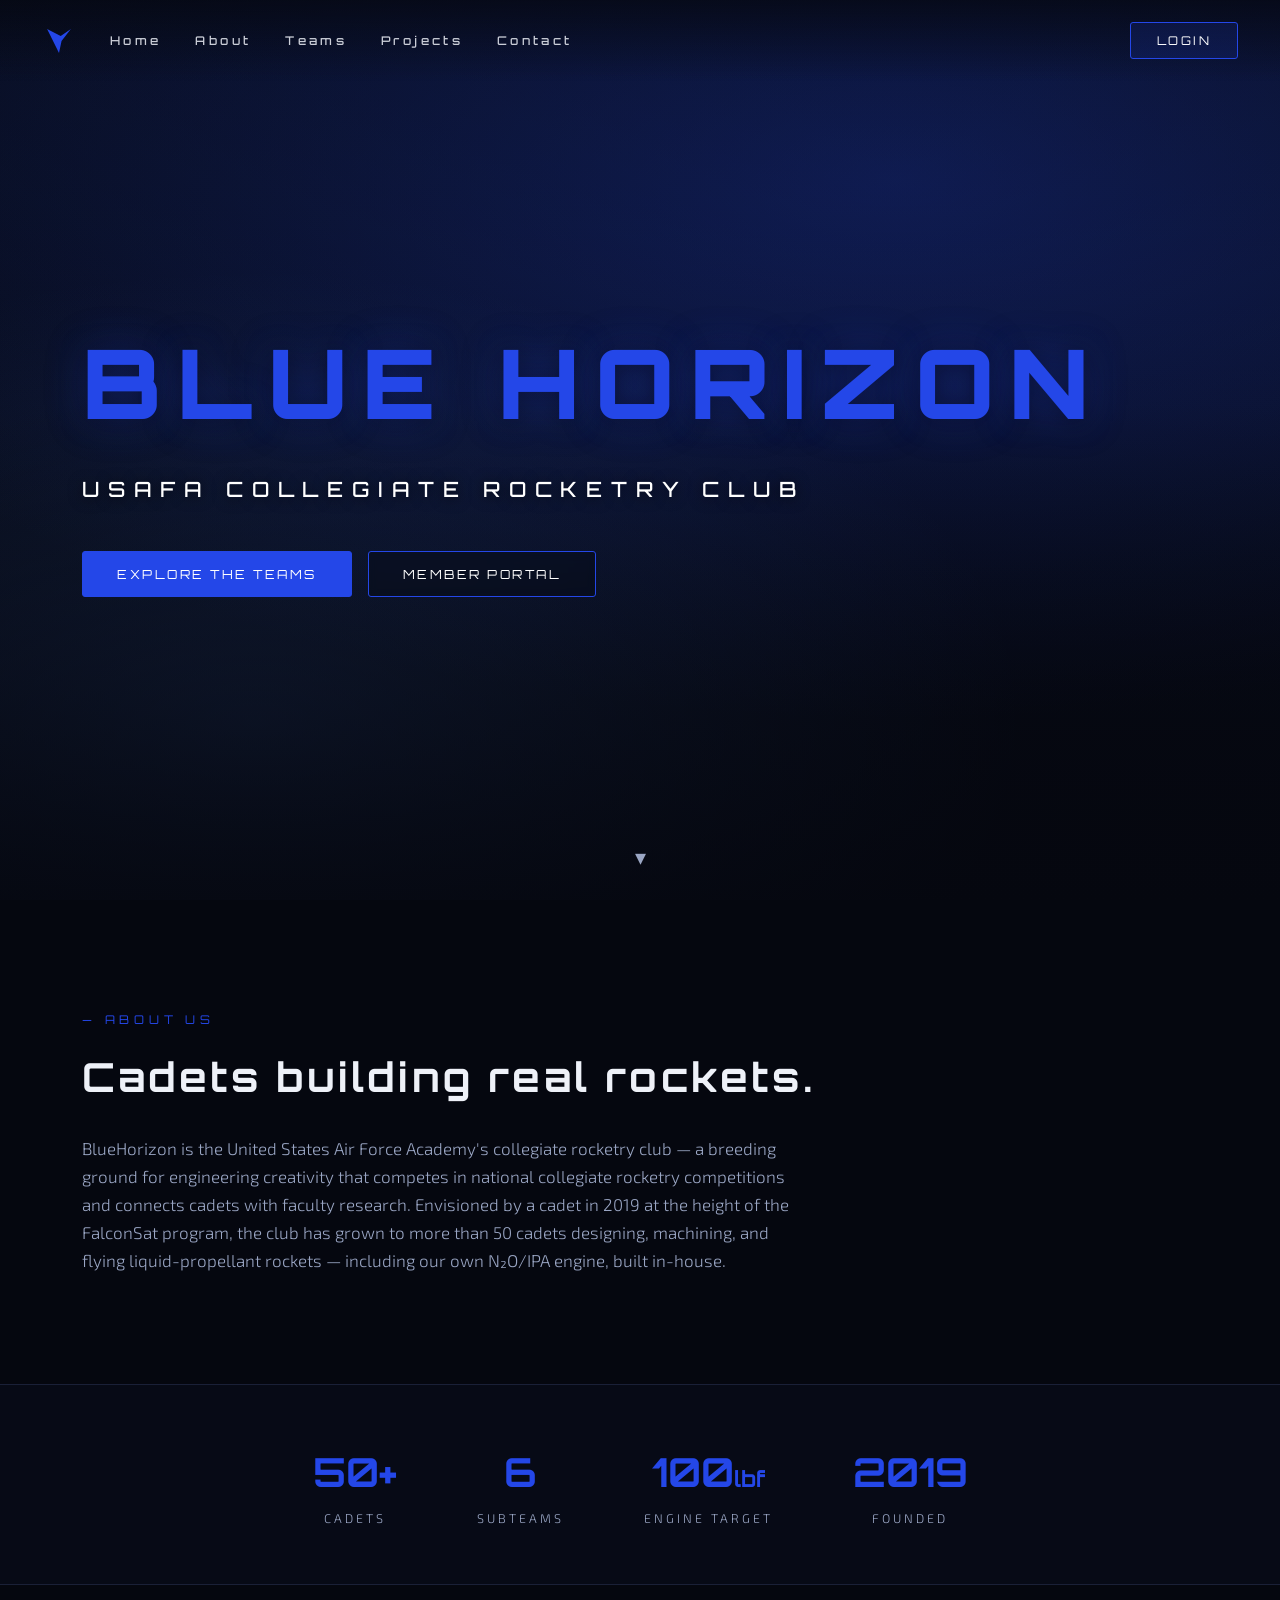
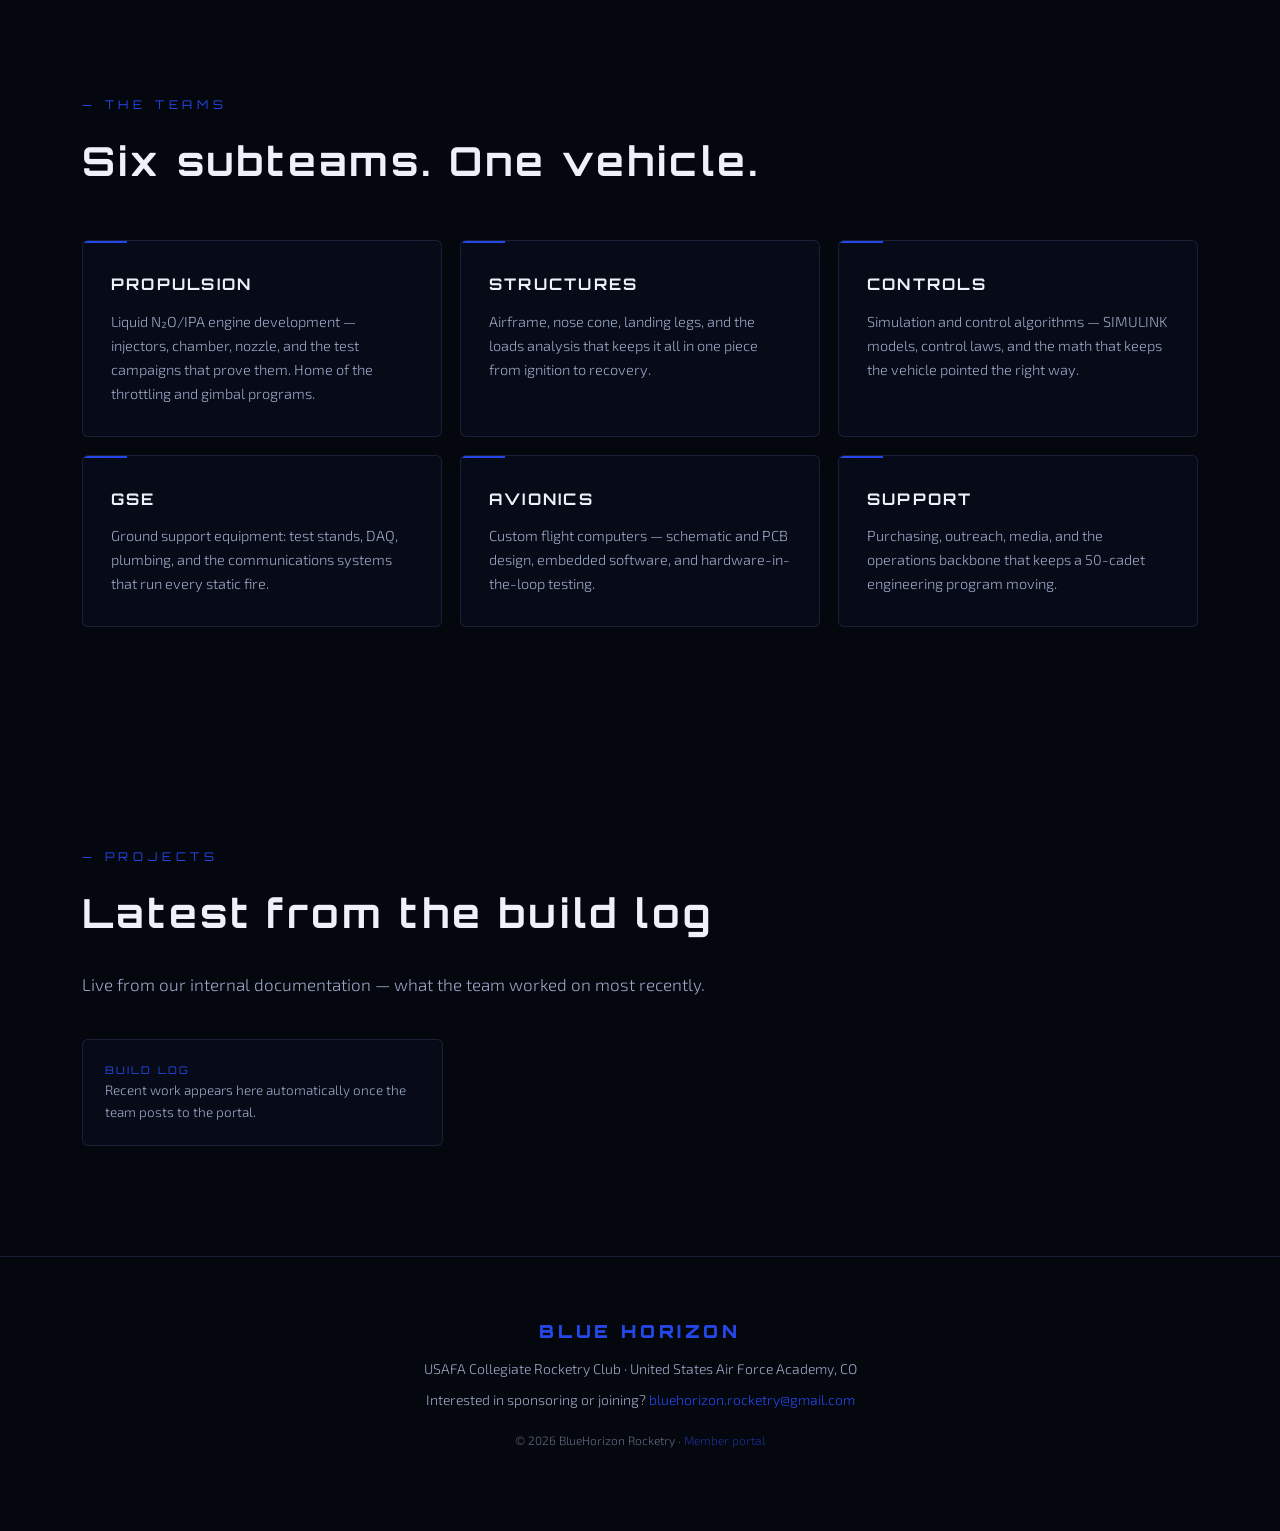
==== commit 3c159fea: "Add files via upload" ====
--- a/index.html
+++ b/index.html
@@ -2,440 +2,295 @@
 <html lang="en">
 <head>
 <meta charset="UTF-8">
-<meta name="viewport" content="width=device-width, initial-scale=1, viewport-fit=cover">
-<meta name="theme-color" content="#0b1220">
-<title>BlueHorizon Log</title>
-<link rel="manifest" href="manifest.json">
+<meta name="viewport" content="width=device-width, initial-scale=1">
+<meta name="theme-color" content="#05070f">
+<meta name="description" content="BlueHorizon — USAFA's collegiate rocketry club. Liquid engines, flight computers, and the cadets who build them.">
+<title>BLUE HORIZON — USAFA Collegiate Rocketry</title>
 <link rel="icon" href="icons/icon-192.png">
-<link rel="apple-touch-icon" href="icons/icon-192.png">
-<link rel="stylesheet" href="app.css">
+<link rel="preconnect" href="https://fonts.googleapis.com">
+<link rel="preconnect" href="https://fonts.gstatic.com" crossorigin>
+<link href="https://fonts.googleapis.com/css2?family=Orbitron:wght@500;700;900&family=Exo+2:wght@300;400;600&display=swap" rel="stylesheet">
+<style>
+:root {
+  --blue: #2447e8;
+  --blue-glow: rgba(36, 71, 232, 0.5);
+  --bg: #05070f;
+  --text: #eef1f8;
+  --dim: #9aa6c4;
+  --line: rgba(140, 165, 255, 0.14);
+  --glass: rgba(10, 16, 34, 0.55);
+}
+* { box-sizing: border-box; margin: 0; padding: 0; }
+html { scroll-behavior: smooth; }
+body { background: var(--bg); color: var(--text); font: 300 16px/1.65 'Exo 2', sans-serif; }
+a { color: inherit; text-decoration: none; }
+
+/* ---- nav ---- */
+nav {
+  position: fixed; top: 0; left: 0; right: 0; z-index: 50;
+  display: flex; align-items: center; gap: 34px;
+  padding: 22px 42px;
+  background: linear-gradient(rgba(5,7,15,0.72), transparent);
+  transition: background 0.3s, padding 0.3s;
+}
+nav.scrolled { background: rgba(5, 7, 15, 0.9); backdrop-filter: blur(14px); padding: 14px 42px; border-bottom: 1px solid var(--line); }
+.logo { width: 34px; height: 34px; flex: 0 0 auto; }
+nav a.nlink {
+  font-family: 'Orbitron', sans-serif; font-size: 12px; font-weight: 500;
+  letter-spacing: 0.28em; color: var(--text); opacity: 0.85; position: relative;
+}
+nav a.nlink:hover { opacity: 1; }
+nav a.nlink::after {
+  content: ''; position: absolute; left: 0; bottom: -6px; height: 1.5px; width: 0;
+  background: var(--blue); transition: width 0.25s;
+}
+nav a.nlink:hover::after { width: 100%; }
+.login-btn {
+  margin-left: auto;
+  font-family: 'Orbitron', sans-serif; font-size: 12px; letter-spacing: 0.2em;
+  padding: 10px 26px; border: 1.5px solid var(--blue); border-radius: 3px;
+  color: #fff; background: rgba(36, 71, 232, 0.15); cursor: pointer;
+  transition: background 0.2s, box-shadow 0.2s;
+}
+.login-btn:hover { background: var(--blue); box-shadow: 0 0 24px var(--blue-glow); }
+.menu-btn { display: none; margin-left: auto; background: none; border: 0; color: #fff; font-size: 26px; cursor: pointer; }
+@media (max-width: 860px) {
+  nav { gap: 0; padding: 16px 20px; }
+  nav a.nlink { display: none; }
+  .menu-btn { display: block; }
+  .login-btn { margin-left: 14px; }
+}
+.mobile-menu {
+  position: fixed; inset: 0; z-index: 60; background: rgba(5,7,15,0.97);
+  display: none; flex-direction: column; align-items: center; justify-content: center; gap: 30px;
+}
+.mobile-menu.open { display: flex; }
+.mobile-menu a { font-family: 'Orbitron', sans-serif; letter-spacing: 0.3em; font-size: 15px; }
+.mobile-menu .close { position: absolute; top: 22px; right: 26px; font-size: 32px; background: none; border: 0; color: #fff; cursor: pointer; }
+
+/* ---- hero ---- */
+.hero { position: relative; height: 100svh; min-height: 560px; overflow: hidden; display: flex; align-items: center; }
+.hero video, .hero .fallback {
+  position: absolute; inset: 0; width: 100%; height: 100%; object-fit: cover; z-index: 0;
+}
+.hero .fallback {
+  background:
+    radial-gradient(ellipse 90% 60% at 70% 20%, rgba(36,71,232,0.35), transparent),
+    radial-gradient(ellipse 60% 50% at 20% 80%, rgba(80,140,255,0.18), transparent),
+    linear-gradient(180deg, #0a1128, #05070f);
+}
+.hero .shade { position: absolute; inset: 0; z-index: 1; background: linear-gradient(180deg, rgba(5,7,15,0.35) 0%, rgba(5,7,15,0.15) 45%, rgba(5,7,15,0.85) 100%); }
+.hero-content { position: relative; z-index: 2; padding: 0 42px; max-width: 1200px; margin: 0 auto; width: 100%; }
+.hero h1 {
+  font-family: 'Orbitron', sans-serif; font-weight: 900;
+  font-size: clamp(38px, 7.5vw, 96px); letter-spacing: 0.16em;
+  color: var(--blue);
+  text-shadow: 0 0 40px rgba(36,71,232,0.35), 0 2px 24px rgba(0,0,0,0.6);
+  white-space: nowrap;
+}
+.hero .tag {
+  font-family: 'Orbitron', sans-serif; font-weight: 500;
+  font-size: clamp(12px, 2vw, 21px); letter-spacing: 0.42em;
+  color: #fff; text-transform: uppercase; margin-top: 10px;
+  text-shadow: 0 1px 14px rgba(0,0,0,0.8);
+}
+.hero .cta-row { margin-top: 44px; display: flex; gap: 16px; flex-wrap: wrap; }
+.cta {
+  font-family: 'Orbitron', sans-serif; font-size: 12.5px; letter-spacing: 0.2em;
+  padding: 14px 34px; border-radius: 3px; cursor: pointer; border: 1.5px solid var(--blue);
+}
+.cta.solid { background: var(--blue); color: #fff; }
+.cta.solid:hover { box-shadow: 0 0 30px var(--blue-glow); }
+.cta.ghost { color: #fff; background: rgba(5,7,15,0.3); backdrop-filter: blur(4px); }
+.cta.ghost:hover { background: rgba(36,71,232,0.25); }
+.scroll-cue { position: absolute; bottom: 26px; left: 50%; transform: translateX(-50%); z-index: 2; color: var(--dim); font-size: 22px; animation: bob 2s infinite; }
+@keyframes bob { 0%,100% { transform: translate(-50%, 0); } 50% { transform: translate(-50%, 8px); } }
+
+/* ---- sections ---- */
+section { padding: 110px 42px; max-width: 1200px; margin: 0 auto; }
+@media (max-width: 700px) { section { padding: 70px 22px; } }
+.sec-label {
+  font-family: 'Orbitron', sans-serif; font-size: 12px; letter-spacing: 0.4em;
+  color: var(--blue); text-transform: uppercase; margin-bottom: 14px;
+}
+.sec-label::before { content: '— '; }
+h2 { font-family: 'Orbitron', sans-serif; font-weight: 700; font-size: clamp(24px, 4vw, 40px); letter-spacing: 0.08em; margin-bottom: 24px; }
+.lead { color: var(--dim); max-width: 720px; font-size: 17px; }
+
+/* teams grid */
+.teams-grid { display: grid; grid-template-columns: repeat(auto-fill, minmax(300px, 1fr)); gap: 18px; margin-top: 46px; }
+.team-card {
+  background: var(--glass); border: 1px solid var(--line); border-radius: 6px;
+  padding: 30px 28px; backdrop-filter: blur(8px);
+  transition: transform 0.25s, border-color 0.25s, box-shadow 0.25s;
+  position: relative; overflow: hidden;
+}
+.team-card::before {
+  content: ''; position: absolute; top: 0; left: 0; width: 44px; height: 2px; background: var(--blue);
+  transition: width 0.3s;
+}
+.team-card:hover { transform: translateY(-4px); border-color: rgba(36,71,232,0.5); box-shadow: 0 14px 44px rgba(36,71,232,0.12); }
+.team-card:hover::before { width: 100%; }
+.team-card h3 { font-family: 'Orbitron', sans-serif; font-size: 16px; letter-spacing: 0.14em; margin-bottom: 12px; }
+.team-card p { color: var(--dim); font-size: 14.5px; }
+
+/* build log strip */
+.log-strip { display: grid; grid-template-columns: repeat(auto-fill, minmax(280px, 1fr)); gap: 16px; margin-top: 40px; }
+.log-card { background: var(--glass); border: 1px solid var(--line); border-radius: 6px; padding: 22px; }
+.log-card .lc-meta { font-family: 'Orbitron', sans-serif; font-size: 10.5px; letter-spacing: 0.2em; color: var(--blue); text-transform: uppercase; }
+.log-card .lc-title { font-weight: 600; margin: 8px 0 4px; }
+.log-card .lc-body { color: var(--dim); font-size: 13.5px; display: -webkit-box; -webkit-line-clamp: 3; -webkit-box-orient: vertical; overflow: hidden; }
+.log-card img { width: 100%; height: 140px; object-fit: cover; border-radius: 4px; margin-top: 12px; }
+
+/* stats band */
+.band { border-top: 1px solid var(--line); border-bottom: 1px solid var(--line); background: rgba(10,16,34,0.4); }
+.band-inner { max-width: 1200px; margin: 0 auto; padding: 54px 42px; display: flex; flex-wrap: wrap; gap: 40px 80px; justify-content: center; }
+.bstat { text-align: center; }
+.bstat .n { font-family: 'Orbitron', sans-serif; font-weight: 700; font-size: 40px; color: var(--blue); }
+.bstat .l { font-size: 12.5px; letter-spacing: 0.24em; color: var(--dim); text-transform: uppercase; margin-top: 4px; }
+
+/* footer / contact */
+footer { border-top: 1px solid var(--line); padding: 60px 42px 80px; text-align: center; color: var(--dim); font-size: 14px; }
+footer .f-logo { font-family: 'Orbitron', sans-serif; font-weight: 900; letter-spacing: 0.2em; color: var(--blue); font-size: 18px; margin-bottom: 10px; }
+footer a { color: var(--blue); }
+
+.reveal { opacity: 0; transform: translateY(24px); transition: opacity 0.7s, transform 0.7s; }
+.reveal.in { opacity: 1; transform: none; }
+</style>
 </head>
 <body>
 
-<!-- ===== Header ===== -->
-<header class="topbar">
-  <div class="topbar-inner">
-    <div class="brand" id="brandHome" role="button" tabindex="0">
-      <svg viewBox="0 0 24 24" width="22" height="22" fill="none" stroke="currentColor" stroke-width="1.8" stroke-linecap="round" stroke-linejoin="round">
-        <path d="M4.5 16.5c-1.5 1.26-2 5-2 5s3.74-.5 5-2c.71-.84.7-2.13-.09-2.91a2.18 2.18 0 0 0-2.91-.09z"/>
-        <path d="M12 15l-3-3a22 22 0 0 1 2-3.95A12.88 12.88 0 0 1 22 2c0 2.72-.78 7.5-6 11a22.35 22.35 0 0 1-4 2z"/>
-        <path d="M9 12H4s.55-3.03 2-4c1.62-1.08 5 0 5 0"/>
-        <path d="M12 15v5s3.03-.55 4-2c1.08-1.62 0-5 0-5"/>
-      </svg>
-      <span>BlueHorizon <b>Log</b></span>
+<nav id="nav">
+  <svg class="logo" viewBox="0 0 40 40" fill="none">
+    <path d="M6 6 L20 34 L23 20 L34 6 L22 14 Z" fill="#2447e8"/>
+  </svg>
+  <a class="nlink" href="#home">Home</a>
+  <a class="nlink" href="#about">About</a>
+  <a class="nlink" href="#teams">Teams</a>
+  <a class="nlink" href="#projects">Projects</a>
+  <a class="nlink" href="#contact">Contact</a>
+  <button class="menu-btn" id="menuBtn">☰</button>
+  <button class="login-btn" onclick="location.href='portal.html'">LOGIN</button>
+</nav>
+
+<div class="mobile-menu" id="mobileMenu">
+  <button class="close" id="menuClose">&times;</button>
+  <a href="#home">HOME</a><a href="#about">ABOUT</a><a href="#teams">TEAMS</a>
+  <a href="#projects">PROJECTS</a><a href="#contact">CONTACT</a>
+  <a href="portal.html" style="color:#2447e8">MEMBER LOGIN →</a>
+</div>
+
+<!-- ============ HERO ============ -->
+<header class="hero" id="home">
+  <div class="fallback"></div>
+  <video id="heroVideo" autoplay muted loop playsinline preload="metadata">
+    <source src="media/hero.mp4" type="video/mp4">
+  </video>
+  <div class="shade"></div>
+  <div class="hero-content">
+    <h1>BLUE&nbsp;HORIZON</h1>
+    <div class="tag">USAFA Collegiate Rocketry Club</div>
+    <div class="cta-row">
+      <button class="cta solid" onclick="document.getElementById('teams').scrollIntoView()">EXPLORE THE TEAMS</button>
+      <button class="cta ghost" onclick="location.href='portal.html'">MEMBER PORTAL</button>
     </div>
-    <div class="topbar-actions">
-      <button class="avatar-btn" id="btnProfile" title="My profile" aria-label="My profile"></button>
-      <button class="icon-btn" id="btnSearch" title="Search" aria-label="Search">
-        <svg viewBox="0 0 24 24" width="20" height="20" fill="none" stroke="currentColor" stroke-width="2" stroke-linecap="round" stroke-linejoin="round"><circle cx="11" cy="11" r="8"/><line x1="21" y1="21" x2="16.65" y2="16.65"/></svg>
-      </button>
-      <button class="icon-btn" id="btnSync" title="Refresh" aria-label="Refresh">
-        <svg viewBox="0 0 24 24" width="20" height="20" fill="none" stroke="currentColor" stroke-width="2" stroke-linecap="round" stroke-linejoin="round"><path d="M21 12a9 9 0 1 1-2.64-6.36"/><polyline points="21 3 21 9 15 9"/></svg>
-      </button>
-      <button class="icon-btn" id="btnSettings" title="Settings" aria-label="Settings">
-        <svg viewBox="0 0 24 24" width="20" height="20" fill="none" stroke="currentColor" stroke-width="2" stroke-linecap="round" stroke-linejoin="round"><circle cx="12" cy="12" r="3"/><path d="M19.4 15a1.65 1.65 0 0 0 .33 1.82l.06.06a2 2 0 1 1-2.83 2.83l-.06-.06a1.65 1.65 0 0 0-1.82-.33 1.65 1.65 0 0 0-1 1.51V21a2 2 0 1 1-4 0v-.09A1.65 1.65 0 0 0 9 19.4a1.65 1.65 0 0 0-1.82.33l-.06.06a2 2 0 1 1-2.83-2.83l.06-.06a1.65 1.65 0 0 0 .33-1.82 1.65 1.65 0 0 0-1.51-1H3a2 2 0 1 1 0-4h.09A1.65 1.65 0 0 0 4.6 9a1.65 1.65 0 0 0-.33-1.82l-.06-.06a2 2 0 1 1 2.83-2.83l.06.06a1.65 1.65 0 0 0 1.82.33H9a1.65 1.65 0 0 0 1-1.51V3a2 2 0 1 1 4 0v.09a1.65 1.65 0 0 0 1 1.51 1.65 1.65 0 0 0 1.82-.33l.06-.06a2 2 0 1 1 2.83 2.83l-.06.06a1.65 1.65 0 0 0-.33 1.82V9a1.65 1.65 0 0 0 1.51 1H21a2 2 0 1 1 0 4h-.09a1.65 1.65 0 0 0-1.51 1z"/></svg>
-      </button>
-    </div>
-  </div>
+  </div>
+  <div class="scroll-cue">▾</div>
 </header>
 
-<!-- ===== Main views ===== -->
-<main id="main">
-
-  <!-- Home -->
-  <section id="view-home" class="view">
-    <div id="homeWelcome" class="home-welcome"></div>
-
-    <div class="home-section">
-      <div class="home-head"><h3>Team Goals</h3><button class="mini-btn" id="btnAddGoal">+ Goal</button></div>
-      <div id="goalList" class="goal-list"></div>
-    </div>
-
-    <div class="home-section">
-      <div class="home-head"><h3 id="myTasksTitle">My Tasks</h3><button class="mini-btn" id="btnAddTask">+ Task</button></div>
-      <div id="myTaskList" class="task-list"></div>
-    </div>
-
-    <div class="home-section">
-      <div class="home-head"><h3>All Tasks &amp; Deadlines</h3>
-        <button class="mini-btn" id="btnToggleDone">show done</button></div>
-      <div id="allTaskList" class="task-list"></div>
-    </div>
-
-    <div class="home-section">
-      <div class="home-head"><h3>Latest Activity</h3></div>
-      <div id="homeRecent" class="feed-list"></div>
-    </div>
-  </section>
-
-  <!-- Feed -->
-  <section id="view-feed" class="view hidden">
-    <div class="feed-filters" id="feedFilters"></div>
-    <div id="feedList" class="feed-list"></div>
-    <div id="feedEmpty" class="empty hidden">
-      <p class="empty-title">No entries yet</p>
-      <p>Tap <b>+</b> to log your first bit of work.<br>Photos + two sentences is plenty.</p>
-    </div>
-  </section>
-
-  <!-- Photos -->
-  <section id="view-photos" class="view hidden">
-    <div class="feed-filters" id="photoFilters"></div>
-    <div id="photoGrid" class="photo-grid"></div>
-    <div id="photosEmpty" class="empty hidden">
-      <p class="empty-title">No photos yet</p>
-      <p>Photos from every entry land here automatically.</p>
-    </div>
-  </section>
-
-  <!-- Projects -->
-  <section id="view-projects" class="view hidden">
-    <h2 class="page-title">Projects</h2>
-    <div id="projectList" class="project-list"></div>
-    <button class="ghost-btn" id="btnAddProject">+ Add project</button>
-  </section>
-
-  <!-- Single project -->
-  <section id="view-project" class="view hidden">
-    <button class="back-btn" data-back="projects">&larr; Projects</button>
-    <h2 id="projectTitle" class="page-title"></h2>
-    <div id="projectEntries" class="feed-list"></div>
-  </section>
-
-  <!-- Meetings -->
-  <section id="view-meetings" class="view hidden">
-    <h2 class="page-title">Meeting Notes</h2>
-    <button class="ghost-btn" id="btnNewMeeting" style="margin-bottom:12px">+ New meeting notes</button>
-    <div id="meetingList" class="feed-list"></div>
-    <div id="meetingsEmpty" class="empty hidden"><p class="empty-title">No meeting notes yet</p></div>
-  </section>
-
-  <!-- Purchase orders -->
-  <section id="view-pos" class="view hidden">
-    <h2 class="page-title">Purchase Orders</h2>
-    <button class="ghost-btn" id="btnNewPo" style="margin-bottom:8px">＋ New purchase order (builder)</button>
-    <label class="ghost-btn file-btn" for="poFileInput" style="margin-bottom:12px">
-      ⬆ Import existing PO (.xlsx / .csv) for arrival tracking
-    </label>
-    <input id="poFileInput" type="file" accept=".xlsx,.xls,.csv" hidden>
-    <div id="poList" class="project-list"></div>
-    <div id="posEmpty" class="empty hidden"><p class="empty-title">No purchase orders yet</p>
-      <p>Build one from product links, or import the Excel you already send to the purchasing office.</p></div>
-  </section>
-
-  <!-- PO builder -->
-  <section id="view-pob" class="view hidden">
-    <button class="back-btn" data-back="pos">&larr; Purchase Orders</button>
-    <h2 id="pobTitle" class="page-title" style="cursor:pointer" title="Tap to rename"></h2>
-    <div id="pobMeta" class="detail-meta" style="margin-bottom:12px"></div>
-    <button class="ghost-btn" id="btnAddPoItem" style="margin-bottom:12px">+ Add item (paste a product link)</button>
-    <div id="pobItems"></div>
-    <div class="home-section" style="margin-top:18px">
-      <div class="home-head"><h3>Vendors — shipping &amp; 889 compliance</h3></div>
-      <div id="pobVendors"></div>
-    </div>
-    <div id="pobTotals" class="ob-card" style="font-size:15px"></div>
-    <button class="ghost-btn" id="btnExportPo" style="margin-top:10px">📊 Export Excel for purchasing office</button>
-    <button class="text-btn danger" id="btnDeletePo" style="margin-top:8px">Delete this purchase order</button>
-  </section>
-
-  <!-- Single PO -->
-  <section id="view-po" class="view hidden">
-    <button class="back-btn" data-back="pos">&larr; Purchase Orders</button>
-    <h2 id="poTitle" class="page-title"></h2>
-    <div id="poMeta" class="detail-meta" style="margin-bottom:10px"></div>
-    <div class="po-progress"><div id="poProgressBar"></div></div>
-    <div id="poTableWrap" class="table-wrap"></div>
-  </section>
-
-  <!-- Roster -->
-  <section id="view-roster" class="view hidden">
-    <h2 class="page-title">Team Roster</h2>
-    <p class="settings-note" style="margin-bottom:10px">Add a member, then send them an invite link — it sets up their device automatically (repo, access, everything). Emails for reminders are configured separately (never stored publicly) — see the README.</p>
-    <button class="ghost-btn" id="btnInviteLink" style="margin-bottom:10px">🔗 Copy invite link</button>
-    <div id="rosterList" class="project-list"></div>
-    <button class="ghost-btn" id="btnAddMember">+ Add member</button>
-  </section>
-
-  <!-- Resources -->
-  <section id="view-resources" class="view hidden">
-    <h2 class="page-title">Resources</h2>
-    <p class="settings-note" style="margin-bottom:10px">Team links and downloads — Onshape, software, guides. Tap + to add a link or upload a file.</p>
-    <div id="resourceList"></div>
-    <button class="ghost-btn" id="btnAddResource">+ Add resource</button>
-    <input id="resourceFileInput" type="file" hidden>
-  </section>
-
-</main>
-
-<!-- ===== Bottom nav ===== -->
-<nav class="tabbar">
-  <button class="tab active" data-view="home">
-    <svg viewBox="0 0 24 24" width="22" height="22" fill="none" stroke="currentColor" stroke-width="2" stroke-linecap="round" stroke-linejoin="round"><path d="M3 9l9-7 9 7v11a2 2 0 0 1-2 2H5a2 2 0 0 1-2-2z"/><polyline points="9 22 9 12 15 12 15 22"/></svg>
-    <span>Home</span>
-  </button>
-  <button class="tab" data-view="feed">
-    <svg viewBox="0 0 24 24" width="22" height="22" fill="none" stroke="currentColor" stroke-width="2" stroke-linecap="round" stroke-linejoin="round"><line x1="8" y1="6" x2="21" y2="6"/><line x1="8" y1="12" x2="21" y2="12"/><line x1="8" y1="18" x2="21" y2="18"/><line x1="3" y1="6" x2="3.01" y2="6"/><line x1="3" y1="12" x2="3.01" y2="12"/><line x1="3" y1="18" x2="3.01" y2="18"/></svg>
-    <span>Feed</span>
-  </button>
-  <button class="fab" id="btnNew" aria-label="New entry">
-    <svg viewBox="0 0 24 24" width="26" height="26" fill="none" stroke="currentColor" stroke-width="2.4" stroke-linecap="round"><line x1="12" y1="5" x2="12" y2="19"/><line x1="5" y1="12" x2="19" y2="12"/></svg>
-  </button>
-  <button class="tab" data-view="pos">
-    <svg viewBox="0 0 24 24" width="22" height="22" fill="none" stroke="currentColor" stroke-width="2" stroke-linecap="round" stroke-linejoin="round"><path d="M21 16V8a2 2 0 0 0-1-1.73l-7-4a2 2 0 0 0-2 0l-7 4A2 2 0 0 0 3 8v8a2 2 0 0 0 1 1.73l7 4a2 2 0 0 0 2 0l7-4A2 2 0 0 0 21 16z"/><polyline points="3.27 6.96 12 12.01 20.73 6.96"/><line x1="12" y1="22.08" x2="12" y2="12"/></svg>
-    <span>POs</span>
-  </button>
-  <button class="tab" id="tabMore">
-    <svg viewBox="0 0 24 24" width="22" height="22" fill="none" stroke="currentColor" stroke-width="2" stroke-linecap="round" stroke-linejoin="round"><line x1="3" y1="12" x2="21" y2="12"/><line x1="3" y1="6" x2="21" y2="6"/><line x1="3" y1="18" x2="21" y2="18"/></svg>
-    <span>More</span>
-  </button>
-</nav>
-
-<!-- ===== More menu ===== -->
-<div id="moreSheet" class="sheet hidden">
-  <div class="sheet-card">
-    <div class="sheet-head">
-      <button class="text-btn" id="moreClose">Close</button>
-      <span class="sheet-title">More</span>
-      <span style="width:52px"></span>
-    </div>
-    <div class="sheet-body more-menu">
-      <button class="more-item" data-goto="photos">📷 Photo Gallery</button>
-      <button class="more-item" data-goto="projects">📁 Projects</button>
-      <button class="more-item" data-goto="meetings">📋 Meeting Notes</button>
-      <button class="more-item" data-goto="resources">🔗 Resources</button>
-      <button class="more-item" data-goto="roster">👥 Team Roster</button>
-      <button class="more-item" id="moreOnboard">🚀 New member onboarding</button>
-      <button class="more-item" id="moreJournal">📓 Write weekly journal</button>
-    </div>
+<!-- ============ ABOUT ============ -->
+<section id="about">
+  <div class="sec-label reveal">About us</div>
+  <h2 class="reveal">Cadets building real rockets.</h2>
+  <p class="lead reveal">BlueHorizon is the United States Air Force Academy's collegiate rocketry club — a breeding ground for engineering creativity that competes in national collegiate rocketry competitions and connects cadets with faculty research. Envisioned by a cadet in 2019 at the height of the FalconSat program, the club has grown to more than 50 cadets designing, machining, and flying liquid-propellant rockets — including our own N₂O/IPA engine, built in-house.</p>
+</section>
+
+<div class="band reveal">
+  <div class="band-inner">
+    <div class="bstat"><div class="n">50+</div><div class="l">Cadets</div></div>
+    <div class="bstat"><div class="n">6</div><div class="l">Subteams</div></div>
+    <div class="bstat"><div class="n">100<span style="font-size:22px">lbf</span></div><div class="l">Engine target</div></div>
+    <div class="bstat"><div class="n">2019</div><div class="l">Founded</div></div>
   </div>
 </div>
 
-<!-- ===== Compose sheet ===== -->
-<div id="compose" class="sheet hidden">
-  <div class="sheet-card">
-    <div class="sheet-head">
-      <button class="text-btn" id="composeCancel">Cancel</button>
-      <div class="seg" id="entryTypeSeg">
-        <button class="seg-btn active" data-type="log">Log</button>
-        <button class="seg-btn" data-type="journal">Journal</button>
-        <button class="seg-btn" data-type="meeting">Meeting</button>
-      </div>
-      <button class="text-btn primary" id="composePost">Post</button>
-    </div>
-
-    <div class="sheet-body">
-      <select id="composeProject" class="input select" aria-label="Project"></select>
-
-      <input id="composeTitle" class="input" type="text" maxlength="120"
-             placeholder="Title (optional — e.g. ‘Igniter test #3’)">
-
-      <textarea id="composeBody" class="input textarea" rows="5"
-                placeholder="What did you do? What worked, what didn’t, what’s next?&#10;&#10;Two sentences beats zero."></textarea>
-
-      <input id="composeVideo" class="input hidden" type="url"
-             placeholder="Video link (YouTube unlisted recommended — free auto-captions)">
-
-      <div class="photo-row" id="composePhotos">
-        <label class="photo-add" for="photoInput">
-          <svg viewBox="0 0 24 24" width="24" height="24" fill="none" stroke="currentColor" stroke-width="2" stroke-linecap="round" stroke-linejoin="round"><path d="M23 19a2 2 0 0 1-2 2H3a2 2 0 0 1-2-2V8a2 2 0 0 1 2-2h4l2-3h6l2 3h4a2 2 0 0 1 2 2z"/><circle cx="12" cy="13" r="4"/></svg>
-          <span>Photos</span>
-        </label>
-        <label class="photo-add" for="fileInput">
-          <svg viewBox="0 0 24 24" width="24" height="24" fill="none" stroke="currentColor" stroke-width="2" stroke-linecap="round" stroke-linejoin="round"><path d="M21.44 11.05l-9.19 9.19a6 6 0 0 1-8.49-8.49l9.19-9.19a4 4 0 0 1 5.66 5.66l-9.2 9.19a2 2 0 0 1-2.83-2.83l8.49-8.48"/></svg>
-          <span>Files</span>
-        </label>
-        <input id="photoInput" type="file" accept="image/*" multiple hidden>
-        <input id="fileInput" type="file" accept=".xlsx,.xls,.csv,.pdf,.docx,.pptx,.txt,.md,.vtt,.zip,.step,.stl,.dxf,.mp4,.mov,.webm" multiple hidden>
-      </div>
-      <div id="composeFiles" class="file-list"></div>
-
-      <div class="compose-meta">
-        <span id="composeAuthor"></span>
-        <span id="composeStatus"></span>
-      </div>
-    </div>
-  </div>
-</div>
-
-<!-- ===== Entry detail ===== -->
-<div id="entrySheet" class="sheet hidden">
-  <div class="sheet-card">
-    <div class="sheet-head">
-      <button class="text-btn" id="entryClose">Close</button>
-      <span class="sheet-title" id="entrySheetTitle"></span>
-      <div>
-        <button class="text-btn" id="entryEdit">Edit</button>
-        <button class="text-btn danger" id="entryDelete">Delete</button>
-      </div>
-    </div>
-    <div class="sheet-body" id="entryDetail"></div>
-  </div>
-</div>
-
-<!-- ===== Task sheet ===== -->
-<div id="taskSheet" class="sheet hidden">
-  <div class="sheet-card">
-    <div class="sheet-head">
-      <button class="text-btn" id="taskCancel">Cancel</button>
-      <span class="sheet-title" id="taskSheetTitle">New Task</span>
-      <button class="text-btn primary" id="taskSave">Save</button>
-    </div>
-    <div class="sheet-body">
-      <input id="taskTitle" class="input" type="text" maxlength="140" placeholder="Task — e.g. ‘Machine new injector plate’">
-      <textarea id="taskNotes" class="input textarea" rows="3" placeholder="Details (optional)"></textarea>
-      <label class="field-label">Project</label>
-      <select id="taskProject" class="input select"></select>
-      <label class="field-label">Deadline</label>
-      <input id="taskDue" class="input" type="date">
-      <label class="field-label">Assign to</label>
-      <div id="taskAssignees" class="assignee-grid"></div>
-      <button class="text-btn danger hidden" id="taskDelete" style="align-self:flex-start">Delete task</button>
-    </div>
-  </div>
-</div>
-
-<!-- ===== Search overlay ===== -->
-<div id="searchOverlay" class="sheet hidden">
-  <div class="sheet-card">
-    <div class="sheet-head">
-      <button class="text-btn" id="searchClose">Close</button>
-      <input id="searchInput" class="input" type="search" placeholder="Search everything…" style="margin:0 10px">
-      <span style="width:12px"></span>
-    </div>
-    <div class="sheet-body" id="searchResults"></div>
-  </div>
-</div>
-
-<!-- ===== Identity picker ===== -->
-<div id="whoSheet" class="sheet hidden">
-  <div class="sheet-card">
-    <div class="sheet-head">
-      <span style="width:52px"></span>
-      <span class="sheet-title">Who are you?</span>
-      <span style="width:52px"></span>
-    </div>
-    <div class="sheet-body">
-      <p class="settings-note">Pick your name so entries and tasks are linked to you on this device.</p>
-      <div id="whoList" class="more-menu"></div>
-      <button class="ghost-btn" id="whoSkip">I’m not on the list</button>
-    </div>
-  </div>
-</div>
-
-<!-- ===== PO item sheet ===== -->
-<div id="poItemSheet" class="sheet hidden">
-  <div class="sheet-card">
-    <div class="sheet-head">
-      <button class="text-btn" id="poItemCancel">Cancel</button>
-      <span class="sheet-title" id="poItemTitle">Add Item</span>
-      <button class="text-btn primary" id="poItemSave">Add</button>
-    </div>
-    <div class="sheet-body">
-      <div style="display:flex;gap:8px">
-        <input id="piUrl" class="input" type="url" placeholder="Paste product link (Amazon, McMaster, DigiKey…)" style="flex:1">
-        <button class="mini-btn" id="piAutofill" style="flex:0 0 auto">Autofill</button>
-      </div>
-      <p class="settings-note" id="piAutofillNote" style="margin-top:-6px"></p>
-      <input id="piName" class="input" type="text" placeholder="Part name *">
-      <input id="piVendor" class="input" type="text" placeholder="Vendor * (e.g. Amazon, McMaster)">
-      <div style="display:flex;gap:8px">
-        <input id="piCost" class="input" type="number" min="0" step="0.01" placeholder="Unit cost $ *" style="flex:1">
-        <input id="piQty" class="input" type="number" min="1" step="1" value="1" placeholder="Qty" style="flex:1">
-      </div>
-      <input id="piQtyDesc" class="input" type="text" placeholder="Qty descriptor (e.g. ‘pack of 20 bolts’)">
-      <label class="field-label">Team / Project</label>
-      <select id="piTeam" class="input select"></select>
-      <textarea id="piJust" class="input textarea" rows="2" placeholder="Justification — why does the team need this? *"></textarea>
-      <div class="seg" id="piDeliverySeg" style="align-self:flex-start">
-        <button class="seg-btn active" data-del="Delivery">Delivery</button>
-        <button class="seg-btn" data-del="Pickup">Pickup</button>
-      </div>
-      <input id="piNotes" class="input" type="text" placeholder="Notes (optional)">
-    </div>
-  </div>
-</div>
-
-<!-- ===== Profile sheet ===== -->
-<div id="profileSheet" class="sheet hidden">
-  <div class="sheet-card">
-    <div class="sheet-head">
-      <button class="text-btn" id="profileClose">Close</button>
-      <span class="sheet-title">My Profile</span>
-      <span style="width:52px"></span>
-    </div>
-    <div class="sheet-body" style="align-items:center">
-      <label for="avatarInput" class="avatar-big" id="profileAvatar" title="Tap to change photo"></label>
-      <input id="avatarInput" type="file" accept="image/*" hidden>
-      <div id="profileName" style="font-size:19px;font-weight:700"></div>
-      <div id="profileStats" class="settings-note" style="text-align:center"></div>
-      <button class="ghost-btn" id="profileSwitch">Switch person</button>
-      <div id="profileEntries" class="feed-list" style="width:100%"></div>
-    </div>
-  </div>
-</div>
-
-<!-- ===== Onboarding wizard ===== -->
-<div id="onboardSheet" class="sheet hidden">
-  <div class="sheet-card">
-    <div class="sheet-head">
-      <button class="text-btn" id="onboardSkip">Skip</button>
-      <span class="sheet-title" id="onboardStep">Welcome</span>
-      <button class="text-btn primary" id="onboardNext">Next</button>
-    </div>
-    <div class="sheet-body" id="onboardBody"></div>
-  </div>
-</div>
-
-<!-- ===== Lightbox ===== -->
-<div id="lightbox" class="lightbox hidden">
-  <button class="lightbox-close" id="lightboxClose" aria-label="Close">&times;</button>
-  <img id="lightboxImg" alt="">
-  <div class="lightbox-caption" id="lightboxCaption"></div>
-</div>
-
-<!-- ===== Sheet viewer (xlsx/csv) ===== -->
-<div id="sheetViewer" class="sheet hidden">
-  <div class="sheet-card wide">
-    <div class="sheet-head">
-      <button class="text-btn" id="sheetViewerClose">Close</button>
-      <span class="sheet-title" id="sheetViewerTitle"></span>
-      <a class="text-btn primary" id="sheetViewerDownload" download>Download</a>
-    </div>
-    <div class="sheet-body table-wrap" id="sheetViewerBody"></div>
-  </div>
-</div>
-
-<!-- ===== Settings sheet ===== -->
-<div id="settings" class="sheet hidden">
-  <div class="sheet-card">
-    <div class="sheet-head">
-      <button class="text-btn" id="settingsCancel">Cancel</button>
-      <span class="sheet-title">Settings</span>
-      <button class="text-btn primary" id="settingsSave">Save</button>
-    </div>
-    <div class="sheet-body">
-      <label class="field-label">Your name <span class="hint">shown on your entries</span></label>
-      <input id="setName" class="input" type="text" placeholder="e.g. Grant S.">
-
-      <label class="field-label">GitHub repo <span class="hint">where entries &amp; photos are stored</span></label>
-      <input id="setRepo" class="input" type="text" placeholder="owner/repo  e.g. grantstec/BlueHorizon-Log">
-
-      <label class="field-label">Branch</label>
-      <input id="setBranch" class="input" type="text" placeholder="main">
-
-      <label class="field-label">GitHub token <span class="hint">needed to post — ask your team lead</span></label>
-      <input id="setToken" class="input" type="password" placeholder="github_pat_...">
-
-      <p class="settings-note">Reading works without a token if the repo is public. Posting always needs a token with <b>Contents: read &amp; write</b> on the repo above. Stored only on this device.</p>
-      <p class="settings-note" id="connTest"></p>
-      <button class="ghost-btn" id="btnTestConn">Test connection</button>
-    </div>
-  </div>
-</div>
-
-<div id="toast" class="toast hidden"></div>
-
-<script src="app.js"></script>
+<!-- ============ TEAMS ============ -->
+<section id="teams">
+  <div class="sec-label reveal">The teams</div>
+  <h2 class="reveal">Six subteams. One vehicle.</h2>
+  <div class="teams-grid">
+    <div class="team-card reveal"><h3>PROPULSION</h3><p>Liquid N₂O/IPA engine development — injectors, chamber, nozzle, and the test campaigns that prove them. Home of the throttling and gimbal programs.</p></div>
+    <div class="team-card reveal"><h3>STRUCTURES</h3><p>Airframe, nose cone, landing legs, and the loads analysis that keeps it all in one piece from ignition to recovery.</p></div>
+    <div class="team-card reveal"><h3>CONTROLS</h3><p>Simulation and control algorithms — SIMULINK models, control laws, and the math that keeps the vehicle pointed the right way.</p></div>
+    <div class="team-card reveal"><h3>GSE</h3><p>Ground support equipment: test stands, DAQ, plumbing, and the communications systems that run every static fire.</p></div>
+    <div class="team-card reveal"><h3>AVIONICS</h3><p>Custom flight computers — schematic and PCB design, embedded software, and hardware-in-the-loop testing.</p></div>
+    <div class="team-card reveal"><h3>SUPPORT</h3><p>Purchasing, outreach, media, and the operations backbone that keeps a 50-cadet engineering program moving.</p></div>
+  </div>
+</section>
+
+<!-- ============ PROJECTS / LIVE LOG ============ -->
+<section id="projects">
+  <div class="sec-label reveal">Projects</div>
+  <h2 class="reveal">Latest from the build log</h2>
+  <p class="lead reveal">Live from our internal documentation — what the team worked on most recently.</p>
+  <div class="log-strip" id="logStrip">
+    <div class="log-card"><div class="lc-meta">Loading…</div></div>
+  </div>
+</section>
+
+<!-- ============ CONTACT ============ -->
+<footer id="contact">
+  <div class="f-logo">BLUE HORIZON</div>
+  <p>USAFA Collegiate Rocketry Club · United States Air Force Academy, CO</p>
+  <p style="margin-top:8px">Interested in sponsoring or joining? <a href="mailto:bluehorizon.rocketry@gmail.com">bluehorizon.rocketry@gmail.com</a></p>
+  <p style="margin-top:20px;font-size:12px;opacity:.6">© 2026 BlueHorizon Rocketry · <a href="portal.html">Member portal</a></p>
+</footer>
+
+<script>
+'use strict';
+// nav scroll state
+const nav = document.getElementById('nav');
+addEventListener('scroll', () => nav.classList.toggle('scrolled', scrollY > 40), { passive: true });
+
+// mobile menu
+const mm = document.getElementById('mobileMenu');
+document.getElementById('menuBtn').onclick = () => mm.classList.add('open');
+document.getElementById('menuClose').onclick = () => mm.classList.remove('open');
+mm.querySelectorAll('a').forEach(a => a.onclick = () => mm.classList.remove('open'));
+
+// hero video: hide gracefully if media/hero.mp4 doesn't exist yet
+const hv = document.getElementById('heroVideo');
+hv.addEventListener('error', () => hv.remove(), true);
+hv.querySelector('source').addEventListener('error', () => hv.remove());
+
+// reveal on scroll
+const io = new IntersectionObserver((es) => es.forEach(e => { if (e.isIntersecting) e.target.classList.add('in'); }),
+  { threshold: 0.12 });
+document.querySelectorAll('.reveal').forEach(el => io.observe(el));
+
+// live build log (public read of the club's documentation index)
+(async () => {
+  const strip = document.getElementById('logStrip');
+  try {
+    const base = 'https://raw.githubusercontent.com/USAFA-Blue-Horizon/BlueHorizon-Log/main/';
+    const idx = await fetch(base + 'data/index.json').then(r => r.json());
+    const pub = idx.filter(e => e.type !== 'meeting').slice(0, 6);
+    if (!pub.length) throw new Error('empty');
+    strip.innerHTML = '';
+    const esc = s => String(s || '').replace(/[&<>"']/g, c => ({'&':'&amp;','<':'&lt;','>':'&gt;','"':'&quot;',"'":'&#39;'}[c]));
+    pub.forEach(e => {
+      const d = document.createElement('div');
+      d.className = 'log-card';
+      d.innerHTML = `<div class="lc-meta">${esc(e.project || e.type)}</div>
+        <div class="lc-title">${esc(e.title || 'Work log')}</div>
+        <div class="lc-body">${esc(e.body || '')}</div>
+        ${e.photos && e.photos[0] ? `<img loading="lazy" alt="" src="${base}${esc(e.photos[0])}">` : ''}`;
+      strip.appendChild(d);
+    });
+  } catch {
+    strip.innerHTML = '<div class="log-card"><div class="lc-meta">Build log</div><div class="lc-body">Recent work appears here automatically once the team posts to the portal.</div></div>';
+  }
+})();
+</script>
 </body>
 </html>
